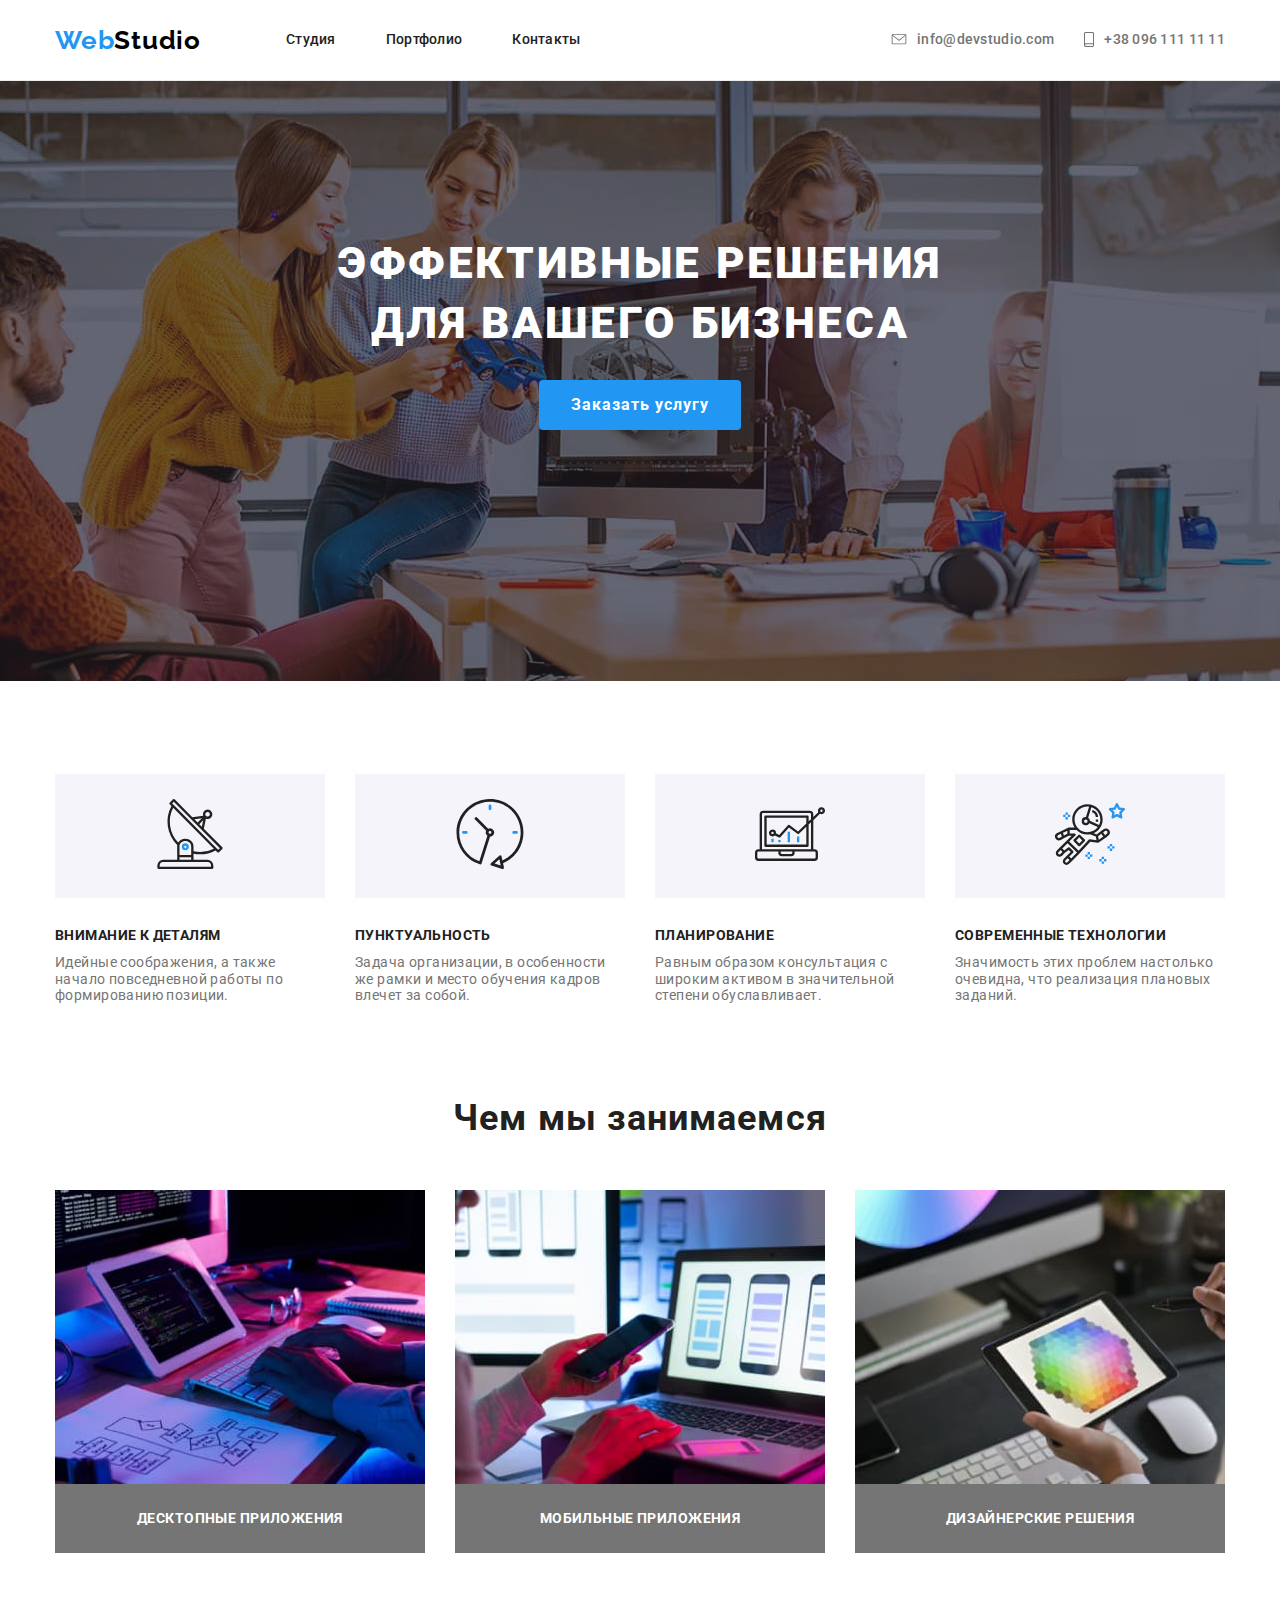
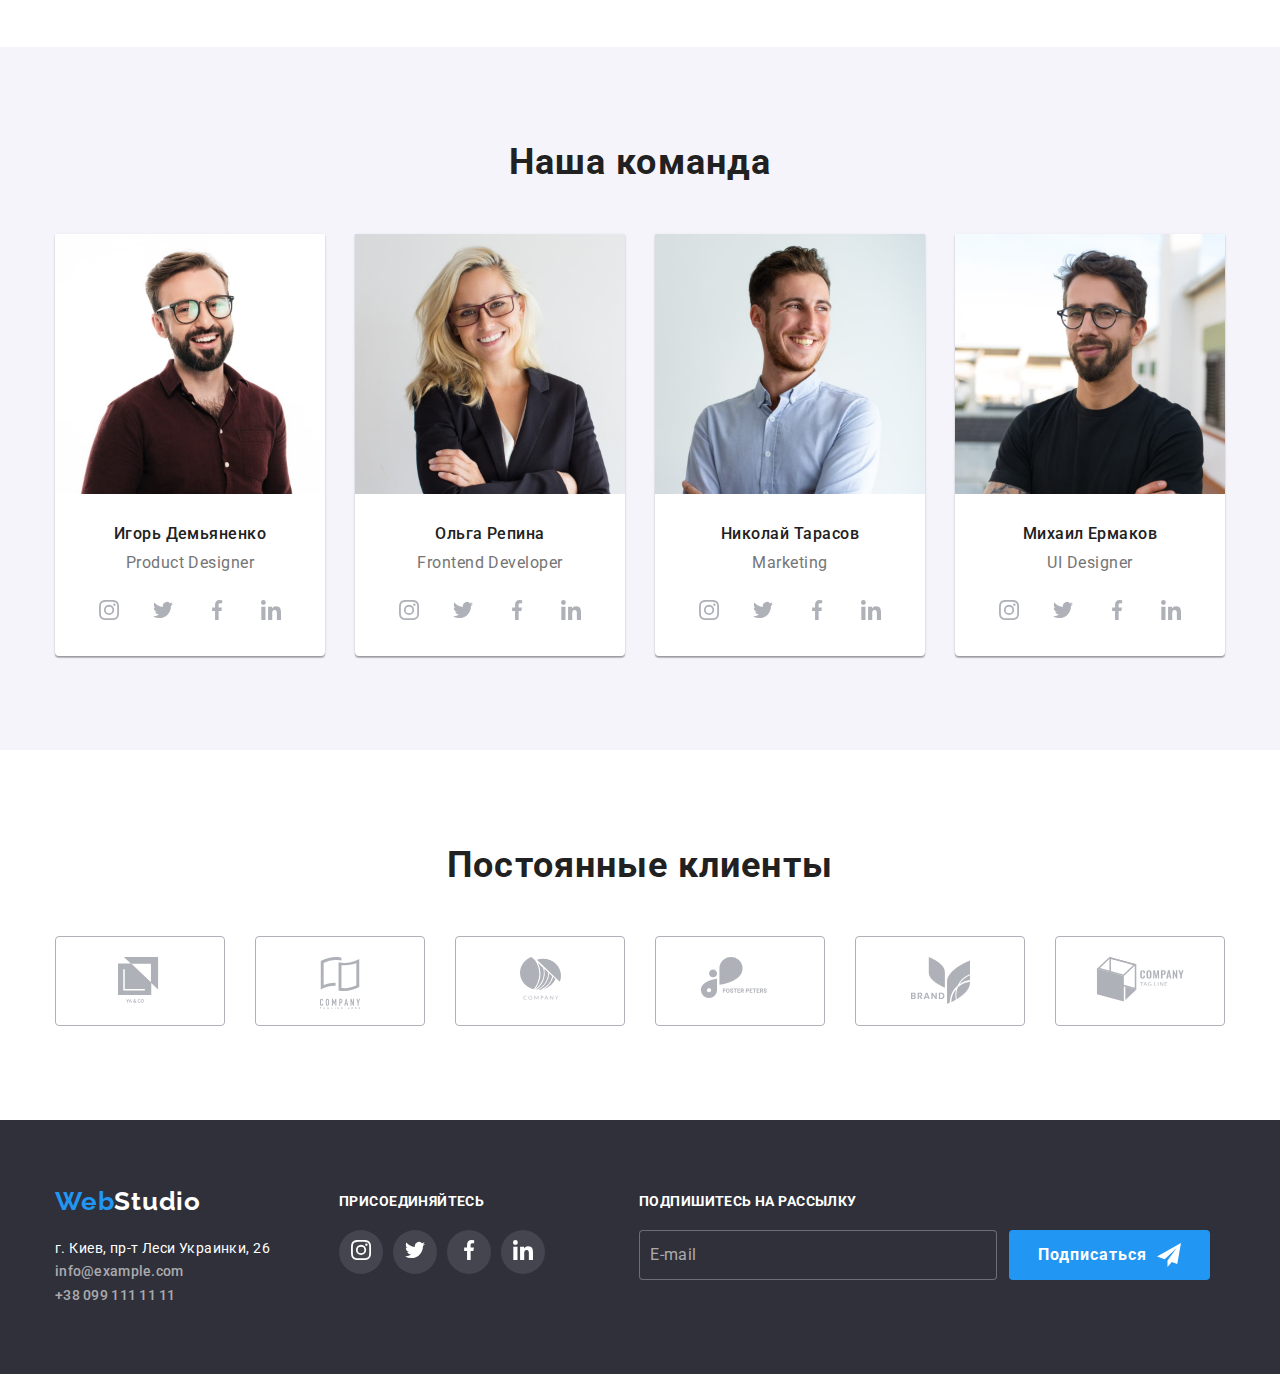
==== index.html @ 03c5d7da "." ====
<!DOCTYPE html>
<html lang="ru">

<head>
  <meta charset="UTF-8">
  <meta name="viewport" content="width=device-width, initial-scale=1.0">
  <title>Web Studio</title>
  <link href="https://fonts.googleapis.com/css2?family=Raleway:wght@700&family=Roboto:wght@400;500;700;900&display=swap"
    rel="stylesheet">
    <link rel="stylesheet" href="./css/modern-normalize.css">
  <link rel="stylesheet" href="./css/styles.css">

</head>

<body>
  <header class="page-heder">
    <div class="container">
      <nav class="main-nav">
        <a href="./index.html" id="logotip" class="logo"><span class="first-word">Web</span>Studio</a>
        <ul class="site-nav list">
          <li class="item"><a href="./index.html" class="link">Студия</a></li>
          <li class="item"><a href="./portfolio.html" class="link">Портфолио</a></li>
          <li class="item"><a href="./index.html" class="link">Контакты</a></li>
        </ul>

        <address class="contakts">
          <ul class="auth-nav list">
            <li class="item">
              <a href="mailto:info@devstudio.com" target="_blank" rel="noopener" class="link">
                <svg class="icon mail-icon">
                  <use xlink:href="./images/sprite.svg#envelope"></use>
                </svg>
                info@devstudio.com
              </a>
            </li>
            <li class="item">
              <a href="tel:+380961111111" target="_blank" rel="noopener" class="link">
                <svg class="icon tel-icon">
                  <use xlink:href="./images/sprite.svg#smartphone"></use>
                </svg>
                +38 096 111 11 11
              </a>
            </li>
          </ul>
        </address>
      </nav>
    </div>
  </header>

  <main>
    <section class="hero">
      <div class="hero-img">
        <h1 class="hero-title">Эффективные решения <br /> для вашего бизнеса</h1>
        <a href="" class="link">Заказать услугу</a>
      </div>
    </section>

    <section class="advantage">
      <div class="container">
        <h2 hidden>Наши преимущества</h2>
        <ul class="excellence list">
          <li class="item">
            <div class="icone">
              <svg class="icon">
                <use xlink:href="./images/sprite.svg#antenna"></use>
              </svg>
            </div>
            <h3 class="title">Внимание к деталям</h3>
            <p class="text">Идейные соображения, а также начало повседневной работы по формированию позиции.</p>
          </li>
          <li class="item">
            <div class="icone">
              <svg class="icon">
                <use xlink:href="./images/sprite.svg#clock"></use>
              </svg>
            </div>
            <h3 class="title">Пунктуальность</h3>
            <p class="text">Задача организации, в особенности же рамки и место обучения кадров влечет за собой.</p>
          </li>
          <li class="item">
            <div class="icone">
              <svg class="icon">
                <use xlink:href="./images/sprite.svg#diagram"></use>
              </svg>
            </div>
            <h3 class="title">Планирование</h3>
            <p class="text">Равным образом консультация с широким активом в значительной степени обуславливает.</p>
          </li>
          <li class="item">
            <div class="icone">
              <svg class="icon">
                <use xlink:href="./images/sprite.svg#astronaut"></use>
              </svg>
            </div>
            <h3 class="title">Современные технологии</h3>
            <p class="text">Значимость этих проблем настолько очевидна, что реализация плановых заданий.</p>
          </li>
        </ul>
      </div>
    </section>
    <section class="operations">
      <div class="container">
        <h2 class="title">Чем мы занимаемся</h2>
        <ul class="list our-work">
          <li class="item">
            <img src="./images/leptop.jpg" alt="десктоп" width="370">
            <p class="text">Десктопные приложения</p>
          </li>
          <li class="item">
            <img src="./images/smart.jpg" alt="мобильные" width="370">
            <p class="text">Мобильные приложения</p>
          </li>
          <li class="item">
            <img src="./images/PC.jpg" alt="дизайнерские" width="370">
            <p class="text">Дизайнерские решения</p>
          </li>
        </ul>
      </div>
    </section>

    <section class="team">
      <div class="container">
        <h2 class="title">Наша команда</h2>
        <ul class="list our-team">
          <li class="item">
            <div class="container-persons">
              <img src="./images/kucherenko.jpg" alt="Демьяненко" width="270">
              <h3 class="team-persons">Игорь Демьяненко</h3>
              <p class="text">Product Designer</p>
              <ul class="list my-link">
                <li class="item">
                  <a href="" target="_blank" rel="noopener" class="link"><span class=visually-hidden>instagram</span>
                    <svg class="icon instagram">
                      <use xlink:href="./images/sprite.svg#instagram"></use>
                    </svg></a>
                </li>
                <li class="item">
                  <a href="" target="_blank" rel="noopener" class="link"><span class=visually-hidden>twitter</span>
                    <svg class="icon twitter">
                      <use xlink:href="./images/sprite.svg#twitter"></use>
                    </svg></a>
                </li>
                <li class="item">
                  <a href="" target="_blank" rel="noopener" class="link"><span class=visually-hidden>facebook</span><svg
                      class="icon facebook">
                      <use xlink:href="./images/sprite.svg#facebook"></use>
                    </svg></a>
                </li>
                <li class="item">
                  <a href="" target="_blank" rel="noopener" class="link"><span class=visually-hidden>linkedin</span><svg
                      class="icon linkedin">
                      <use xlink:href="./images/sprite.svg#linkedin"></use>
                    </svg></a>
                </li>
              </ul>
            </div>
          </li>
          <li class="item">
            <div class="container-persons">
              <img src="./images/ivanova.jpg" alt="Репина" width="270">
              <h3 class="team-persons">Ольга Репина</h3>
              <p class="text">Frontend Developer</p>
              <ul class="list my-link">
                <li class="item">
                  <a href="" target="_blank" rel="noopener" class="link"><span
                      class=visually-hidden>instagram</span><svg class="icon instagram">
                      <use xlink:href="./images/sprite.svg#instagram"></use>
                    </svg></a>
                </li>
                <li class="item">
                  <a href="" target="_blank" rel="noopener" class="link"><span class=visually-hidden>twitter</span><svg
                      class="icon twitter">
                      <use xlink:href="./images/sprite.svg#twitter"></use>
                    </svg></a>
                </li>
                <li class="item">
                  <a href="" target="_blank" rel="noopener" class="link"><span class=visually-hidden>facebook</span><svg
                      class="icon facebook">
                      <use xlink:href="./images/sprite.svg#facebook"></use>
                    </svg></a>
                </li>
                <li class="item">
                  <a href="" target="_blank" rel="noopener" class="link"><span class=visually-hidden>linkedin</span><svg
                      class="icon linkedin">
                      <use xlink:href="./images/sprite.svg#linkedin"></use>
                    </svg></a>
                </li>
              </ul>
            </div>
          </li>
          <li class="item">
            <div class="container-persons">
              <img src="./images/schevchenko.jpg" alt="Тарасов" width="270">
              <h3 class="team-persons">Николай Тарасов</h3>
              <p class="text">Marketing</p>
              <ul class="list my-link">
                <li class="item">
                  <a href="" target="_blank" rel="noopener" class="link"><span
                      class=visually-hidden>instagram</span><svg class="icon instagram">
                      <use xlink:href="./images/sprite.svg#instagram"></use>
                    </svg></a>
                </li>
                <li class="item">
                  <a href="" target="_blank" rel="noopener" class="link"><span class=visually-hidden>twitter</span><svg
                      class="icon twitter">
                      <use xlink:href="./images/sprite.svg#twitter"></use>
                    </svg></a>
                </li>
                <li class="item">
                  <a href="" target="_blank" rel="noopener" class="link"><span class=visually-hidden>facebook</span><svg
                      class="icon facebook">
                      <use xlink:href="./images/sprite.svg#facebook"></use>
                    </svg></a>
                </li>
                <li class="item">
                  <a href="" target="_blank" rel="noopener" class="link"><span class=visually-hidden>linkedin</span><svg
                      class="icon linkedin">
                      <use xlink:href="./images/sprite.svg#linkedin"></use>
                    </svg></a>
                </li>
              </ul>
            </div>
          </li>
          <li class="item">
            <div class="container-persons">
              <img src="./images/nikolaev.jpg" alt="Ермаков" width="270">
              <h3 class="team-persons">Михаил Ермаков</h3>
              <p class="text">UI Designer</p>
              <ul class="list my-link">
                <li class="item">
                  <a href="" target="_blank" rel="noopener" class="link"><span
                      class=visually-hidden>instagram</span><svg class="icon instagram">
                      <use xlink:href="./images/sprite.svg#instagram"></use>
                    </svg></a>
                </li>
                <li class="item">
                  <a href="" target="_blank" rel="noopener" class="link"><span class=visually-hidden>twitter</span><svg
                      class="icon twitter">
                      <use xlink:href="./images/sprite.svg#twitter"></use>
                    </svg></a>
                </li>
                <li class="item">
                  <a href="" target="_blank" rel="noopener" class="link"><span class=visually-hidden>facebook</span><svg
                      class="icon facebook">
                      <use xlink:href="./images/sprite.svg#facebook"></use>
                    </svg></a>
                </li>
                <li class="item">
                  <a href="" target="_blank" rel="noopener" class="link"><span class=visually-hidden>linkedin</span><svg
                      class="icon linkedin">
                      <use xlink:href="./images/sprite.svg#linkedin"></use>
                    </svg></a>
                </li>
              </ul>
            </div>
          </li>
        </ul>
      </div>
    </section>
    <section class="clients">
      <div class="container">
        <h2 class="title">Постоянные клиенты</h2>
        <ul class="list our-clients">
          <li class="item">
            <a href="" class="link clients-link">
              <span class=visually-hidden>logo1</span>
              <svg class="icon" width="44px" height="49px">
                <use xlink:href="./images/sprite.svg#logo1"></use>
              </svg>
            </a>
          </li>
          <li class="item">
            <a href="" class="link clients-link">
              <span class=visually-hidden>logo2</span>
              <svg class="icon" width="40px" height="52px">
                <use xlink:href="./images/sprite.svg#logo2"></use>
              </svg>
            </a>
          </li>
          <li class="item">
            <a href="" class="link clients-link">
              <span class=visually-hidden>logo3</span>
              <svg class="icon" width="41px" height="43px">
                <use xlink:href="./images/sprite.svg#logo3"></use>
              </svg>
            </a>
          </li>
          <li class="item"><a href="" class="link clients-link">
              <span class=visually-hidden>logo4</span><svg class="icon" width="80px" height="42px">
                <use xlink:href="./images/sprite.svg#logo4"></use>
              </svg>
            </a>
          </li>
          <li class="item"><a href="" class="link clients-link">
              <span class=visually-hidden>logo5</span><svg class="icon" width="59px" height="47px">
                <use xlink:href="./images/sprite.svg#logo5"></use>
              </svg>
            </a>
          </li>
          <li class="item"><a href="" class="link clients-link">
              <span class=visually-hidden>logo6</span><svg class="icon" width="89px" height="45px">
                <use xlink:href="./images/sprite.svg#logo6"></use>
              </svg>
            </a>
          </li>
        </ul>
      </div>
    </section>
  </main>

  <footer class="futer-nav">
    <div class="container main-futr-nav">
      <div class="futer-address">
        <h2 class="futer-logo"><a href="#logotip" class="logo"><span class="first-word">Web</span>Studio</a></h2>
        <address class="contakts">
          <a href="https://goo.gl/maps/Xc64wXDjSddmCVxUA" target="_blank" class="adress">г. Киев, пр-т Леси Украинки, 26
          </a><br>
          <a href="mailto:info@example.com" target="_blank" class="link">info@example.com
          </a><br>
          <a href="tel:+380991111111" target="_blank" class="link">+38 099 111 11 11
          </a>
        </address>
      </div>
      <div class="futer-link">
        <b class="title">Присоединяйтесь</b>
        <ul class="list our-link">
          <li class="item">
            <a href="" target="_blank" rel="noopener" class="link"><span class=visually-hidden>instagram</span><svg
                class="icon instagram">
                <use xlink:href="./images/sprite.svg#instagram"></use>
              </svg></a>
          </li>
          <li class="item">
            <a href="" target="_blank" rel="noopener" class="link"><span class=visually-hidden>twitter</span><svg
                class="icon twitter">
                <use xlink:href="./images/sprite.svg#twitter"></use>
              </svg></a>
          </li>
          <li class="item">
            <a href="" target="_blank" rel="noopener" class="link"><span class=visually-hidden>facebook</span><svg
                class="icon facebook">
                <use xlink:href="./images/sprite.svg#facebook"></use>
              </svg></a>
          </li>
          <li class="item">
            <a href="" target="_blank" rel="noopener" class="link"><span class=visually-hidden>linkedin</span><svg
                class="icon linkedin">
                <use xlink:href="./images/sprite.svg#linkedin"></use>
              </svg></a>
          </li>
        </ul>
      </div>
      <div class="foter-account">
        <b class="title">Подпишитесь на рассылку</b>
        <div class="futer-btn">
          <button class="windows">E-mail</button>
          <button class="btn">Подписаться <svg class="icon fly">
              <use xlink:href="./images/sprite.svg#icon"></use>
            </svg></button>
        </div>
      </div>
    </div>
  </footer>

</body>

</html>
---- css/styles.css ----
:root {
  --primary-text-color: #212121;
  --title-text-color: #757575;
  --primary-white-color: #ffffff;
  --accent-color: #2196f3;
  --accent-futer-color: rgba(255, 255, 255, 0.6);
  --logo-color: #000000;
  --beck-btn-portfolio: #f5f4fa;
  --second-border-colo: #afb1b8;
  --portfolio-border-color: #eeeeee;
  --beck-futer-color: #2f303a;
  --hover-color-link: rgba(255, 255, 255, 0.1);
  --futer-borber: rgba(255, 255, 255, 0.3);
  --boder-line-head: #ececec;
}

html {
  box-sizing: border-box;
}

*,
*::before,
*::after {
  box-sizing: inherit;
}

body {
  margin: 0;
  background-color: var(--primary-white-color);
  color: var(--primary-text-color);

  font-family: "Roboto", sans-serif;
}
img {
  display: block;
  max-width: 100%;
  height: auto;
}
.visually-hidden {
  position: absolute;
  width: 1px;
  height: 1px;
  margin: -1px;
  border: 0;
  padding: 0;
  clip: rect(0 0 0 0);
  overflow: hidden;
}
.list {
  margin: 0;
  padding: 0;
  list-style: none;
}

.container {
  margin-left: auto;
  margin-right: auto;
  width: 1200px;
  padding-left: 15px;
  padding-right: 15px;
  align-items: center;
}
.page-heder {
  border-bottom: 1px solid var(--boder-line-head);
}
.site-nav {
  display: flex;
  margin-left: 85px;
}
.site-nav .item + .item {
  margin-left: 50px;
}
.site-nav .link {
  display: block;
  padding-top: 32px;
  padding-bottom: 32px;
}

.auth-nav {
  display: flex;
}
.auth-nav .link {
  display: flex;
  align-items: center;
}
.contakts {
  margin-left: auto;
}
.auth-nav .item + .item {
  margin-left: 30px;
}
.main-nav {
  display: flex;
  align-items: center;
}

.logo {
  color: var(--logo-color);

  text-decoration: none;
  font-family: Raleway;
  font-weight: 700;
  font-size: 26px;
  line-height: 1.19;
  letter-spacing: 0.03em;
}
.logo .first-word {
  color: var(--accent-color);
}

.list .link,
.team .link {
  color: var(--primary-text-color);

  text-decoration: none;
  font-weight: 500;
  font-size: 14px;
  line-height: 1.14;
  letter-spacing: 0.02em;
}

.logo:hover,
.list .link:hover,
.list .link:focus,
.futer-nav .logo:hover {
  color: var(--accent-color);
}

.contakts .link {
  color: var(--title-text-color);

  text-decoration: none;
  font-style: normal;
  font-weight: 500;
  font-size: 14px;
  line-height: 1.14;
  letter-spacing: 0.02em;
}
.mail-icon {
  width: 16px;
  height: 11px;
  fill: currentColor;
  margin-right: 10px;
}

.tel-icon {
  width: 10px;
  height: 15px;
  fill: currentColor;
  margin-right: 10px;
}

.hero {
  text-align: center;
  margin-top: 0;
  margin-bottom: 93px;
}

.hero-img {
  padding-top: 153px;
  height: 600px;
  max-width: 1600px;
  margin-left: auto;
  margin-right: auto;
  background-color: #c4c4c4;
  background-image: linear-gradient(
      rgba(47, 48, 58, 0.4),
      rgba(47, 48, 58, 0.4)
    ),
    url("../images/Header.jpg");
  background-size: cover;
  background-repeat: no-repeat;
  background-position: center;
}

.advantage,
.operations,
.team,
.clients {
  margin-top: 0;
  margin-bottom: 94px;
}
.hero-title {
  margin-top: 0px;
  margin-bottom: 26px;

  color: var(--primary-white-color);

  font-weight: 900;
  font-size: 44px;
  line-height: 1.36;

  letter-spacing: 0.06em;
  text-transform: uppercase;
}

.hero .link {
  display: inline-block;
  border-radius: 4px;
  padding: 10px 32px;
  min-width: 200px;

  color: var(--primary-white-color);
  background-color: var(--accent-color);

  text-decoration: none;
  font-weight: 700;
  font-size: 16px;
  line-height: 1.87;
  letter-spacing: 0.06em;
}



.excellence {
  display: flex;
}

.excellence .item + .item {
  margin-left: 30px;
}

.icone {
  display: inline-block;
  padding: 25px 100px;
  width: 270px;
  background-color: var(--beck-btn-portfolio);
  margin-bottom: 30px;
}
.icone .icon {
  width: 70px;
  height: 70px;
}
.advantage .title,
.futer-link .title,
.foter-account .title {
  font-weight: 700;
  font-size: 14px;
  line-height: 1.14;
  letter-spacing: 0.03em;
  text-transform: uppercase;
  margin-top: 0;
  margin-bottom: 10px;
}

.advantage .text {
  color: var(--title-text-color);

  font-weight: 400;
  font-size: 14px;
  line-height: 1.17;
  letter-spacing: 0.03em;
  margin: 0;
}

.operations .title,
.team .title,
.clients .title {
  font-weight: 700;
  font-size: 36px;
  line-height: 1.17;
  text-align: center;
  letter-spacing: 0.03em;
  margin-top: 0;
  margin-bottom: 50px;
}

.our-work {
  display: flex;
}
.our-work .item + .item {
  margin-left: 30px;
}
.our-team {
  display: flex;
}
.our-team .item + .item {
  margin-left: 30px;
}
.my-link .item + .item {
  margin-left: 10px;
}
.my-link {
  display: flex;
  justify-content: space-between;
}

.operations .text {
  margin: 0;
  width: 370px;
  padding-top: 27px;
  padding-bottom: 27px;
  text-align: center;

  color: var(--primary-white-color);
  background-color: var(--title-text-color);

  font-weight: 700;
  font-size: 14px;
  line-height: 1.14;
  letter-spacing: 0.03em;
  text-transform: uppercase;
}

.team {
  background-color: var(--beck-btn-portfolio);
}
.team .container {
  padding-top: 94px;
  padding-bottom: 94px;
}

.container-persons {
  width: 270px;
  text-align: center;
  padding-bottom: 24px;
  background-color: var(--primary-white-color);
  border-radius: 0px 0px 4px 4px;
  box-shadow: 0px 1px 3px rgba(0, 0, 0, 0.12), 0px 1px 1px rgba(0, 0, 0, 0.14),
    0px 2px 1px rgba(0, 0, 0, 0.2);
}

.team-persons {
  font-weight: 500;
  font-size: 16px;
  line-height: 1.19;
  letter-spacing: 0.03em;
  margin-top: 30px;
  margin-bottom: 10px;
}

.container-persons .list {
  width: 206px;
  margin-right: 32px;
  margin-left: 32px;
}

.team .text {
  margin-top: 0;
  margin-bottom: 16px;
  color: var(--title-text-color);

  font-weight: 400;
  font-size: 16px;
  line-height: 1.19;
  letter-spacing: 0.03em;
}

.team .link {
  color: var(--second-border-colo);
  display: flex;
  justify-content: center;
  align-items: center;
  width: 44px;
  height: 44px;
  border-radius: 50%;
}
.team .icon {
  width: 20px;
  height: 20px;
  fill: currentColor;
}
.team .link:hover {
  color: var(--primary-white-color);
  background-color: var(--accent-color);
}

.futer-link .link:hover {
  background-color: var(--accent-color);
}

.our-clients {
  display: flex;
  align-items: stretch;
}
.our-clients .item + .item {
  margin-left: 30px;
}

.clients-link {
  display: flex;
  justify-content: center;
  padding-top: 20px;
  width: 170px;
  height: 90px;
  text-align: center;
  border-radius: 4px;
  border: 1px solid var(--second-border-colo);
  box-sizing: border-box;
  fill: var(--second-border-colo);
}

.clients-link:hover {
  border-color: var(--accent-color);
  fill: var(--accent-color);
}

.main-futr-nav {
  display: flex;
}

.futer-nav {
  background-color: var(--beck-futer-color);
  color: var(--primary-white-color);
}
.futer-nav .logo,
.futer-nav .adress {
  color: var(--primary-white-color);
  text-decoration: none;
}

.futer-address {
  padding-top: 60px;
  padding-bottom: 60px;
}
.futer-logo {
  margin-top: 0;
  margin-bottom: 20px;
}

.futer-nav .link {
  color: var(--accent-futer-color);
}

.futer-nav .contakts {
  font-style: normal;
  font-weight: 400;
  font-size: 14px;
  line-height: 1.71;
  letter-spacing: 0.03em;
}

.futer-link {
  padding-top: 72px;
  padding-bottom: 100px;
  margin-right: 94px;
  margin-left: 69px;
}
.foter-account {
  padding-top: 72px;
  padding-bottom: 94px;
}

.futer-link .list {
  width: 206px;
}

.our-link .icon {
  width: 20px;
  height: 20px;
  fill: var(--primary-white-color);
}

.our-link .item {
  display: flex;
  justify-content: center;
  align-items: center;
  width: 44px;
  height: 44px;
  border-radius: 50%;
  background-color: var(--hover-color-link);
}
.our-link {
  display: flex;
  justify-content: space-between;
  margin-top: 20px;
}
.our-link .item:hover {
  background-color: var(--accent-color);
}

.futer-btn {
  display: flex;
  margin-top: 20px;
  flex-direction: row;
}
.windows {
  width: 358px;
  height: 50px;
  border-radius: 4px;
  text-align: left;
  padding-left: 10px;
  padding-top: 14px;
  padding-bottom: 14px;
  margin-right: 12px;
  border: 1px solid var(--futer-borber);
  box-sizing: border-box;
  font-weight: 400;
  font-size: 16px;
  line-height: 1.25;
  letter-spacing: 0.03em;
  background-color: var(--beck-futer-color);
  color: var(--accent-futer-color);
}
.fly {
  width: 24px;
  height: 24px;
  fill: var(--primary-white-color);
  margin-left: 10px;
}
.btn {
  display: flex;
  align-items: center;
  min-width: 200px;
  height: 50px;
  border-radius: 4px;
  padding: 10px 29px;
  border: none;
  color: var(--primary-white-color);
  background-color: var(--accent-color);

  font-weight: 700;
  font-size: 16px;
  line-height: 1.87;
  letter-spacing: 0.06em;
}

/* Portfolio */
.list .current {
  color: var(--accent-color);
}

.btn-portfolio {
  border-radius: 4px;
  border-color: transparent;
  padding: 6px 22px;
  color: var(--primary-text-color);
  background-color: var(--beck-btn-portfolio);

  font-weight: 500;
  font-size: 16px;
  line-height: 1.63;
  text-align: center;
  letter-spacing: 0.03em;
}
.portfolio-nav {
  display: flex;
  justify-content: center;
}
.portfolio-nav .item + .item {
  margin-left: 8px;
}

.btn-portfolio:hover,
.btn-portfolio:focus {
  color: var(--primary-white-color);
  background-color: var(--accent-color);
  box-shadow: 0px 3px 1px rgba(0, 0, 0, 0.1), 0px 1px 2px rgba(0, 0, 0, 0.08),
    0px 2px 2px rgba(0, 0, 0, 0.12);
  border-radius: 4px;
}

.portfolio .link {
  text-decoration: none;
}
.portfolio .item:hover {
  box-shadow: 0px 1px 1px rgba(0, 0, 0, 0.12),
    0px 4px 4px rgba(0, 0, 0, 0.06),
    1px 4px 6px rgba(0, 0, 0, 0.16);
}
.filter {
  margin-top: 93px;
  margin-bottom: 50px;
}

.flex-list {
  display: flex;
  flex-wrap: wrap;
  margin-bottom: 94px;
}

.flex-list .item {
  width: 370px;
  margin-right: 30px;
  margin-bottom: 30px;
  border: 1px solid var(--portfolio-border-color);
}
.flex-list .item:nth-child(3n) {
  margin-right: 0;
}
.flex-list .item:nth-last-child(-n + 3) {
  margin-bottom: 0;
}

.portfolio .title {
  margin-top: 0;
  margin-bottom: 4px;
  margin-left: 24px;
  color: var(--primary-text-color);

  font-weight: 700;
  font-size: 18px;
  line-height: 2;
  letter-spacing: 0.06em;
}
.portfolio .desc {
  margin-top: 0;
  margin-bottom: 20px;
  margin-left: 24px;
  color: var(--title-text-color);

  font-weight: 400;
  font-size: 16px;
  line-height: 1.87;
  letter-spacing: 0.03em;
}
.portfolio .text {
  color: var(--primary-white-color);
  background-color: var(--beck-link-portfolio);

  font-weight: 400;
  font-size: 18px;
  line-height: 1.56;
  letter-spacing: 0.03em;
}
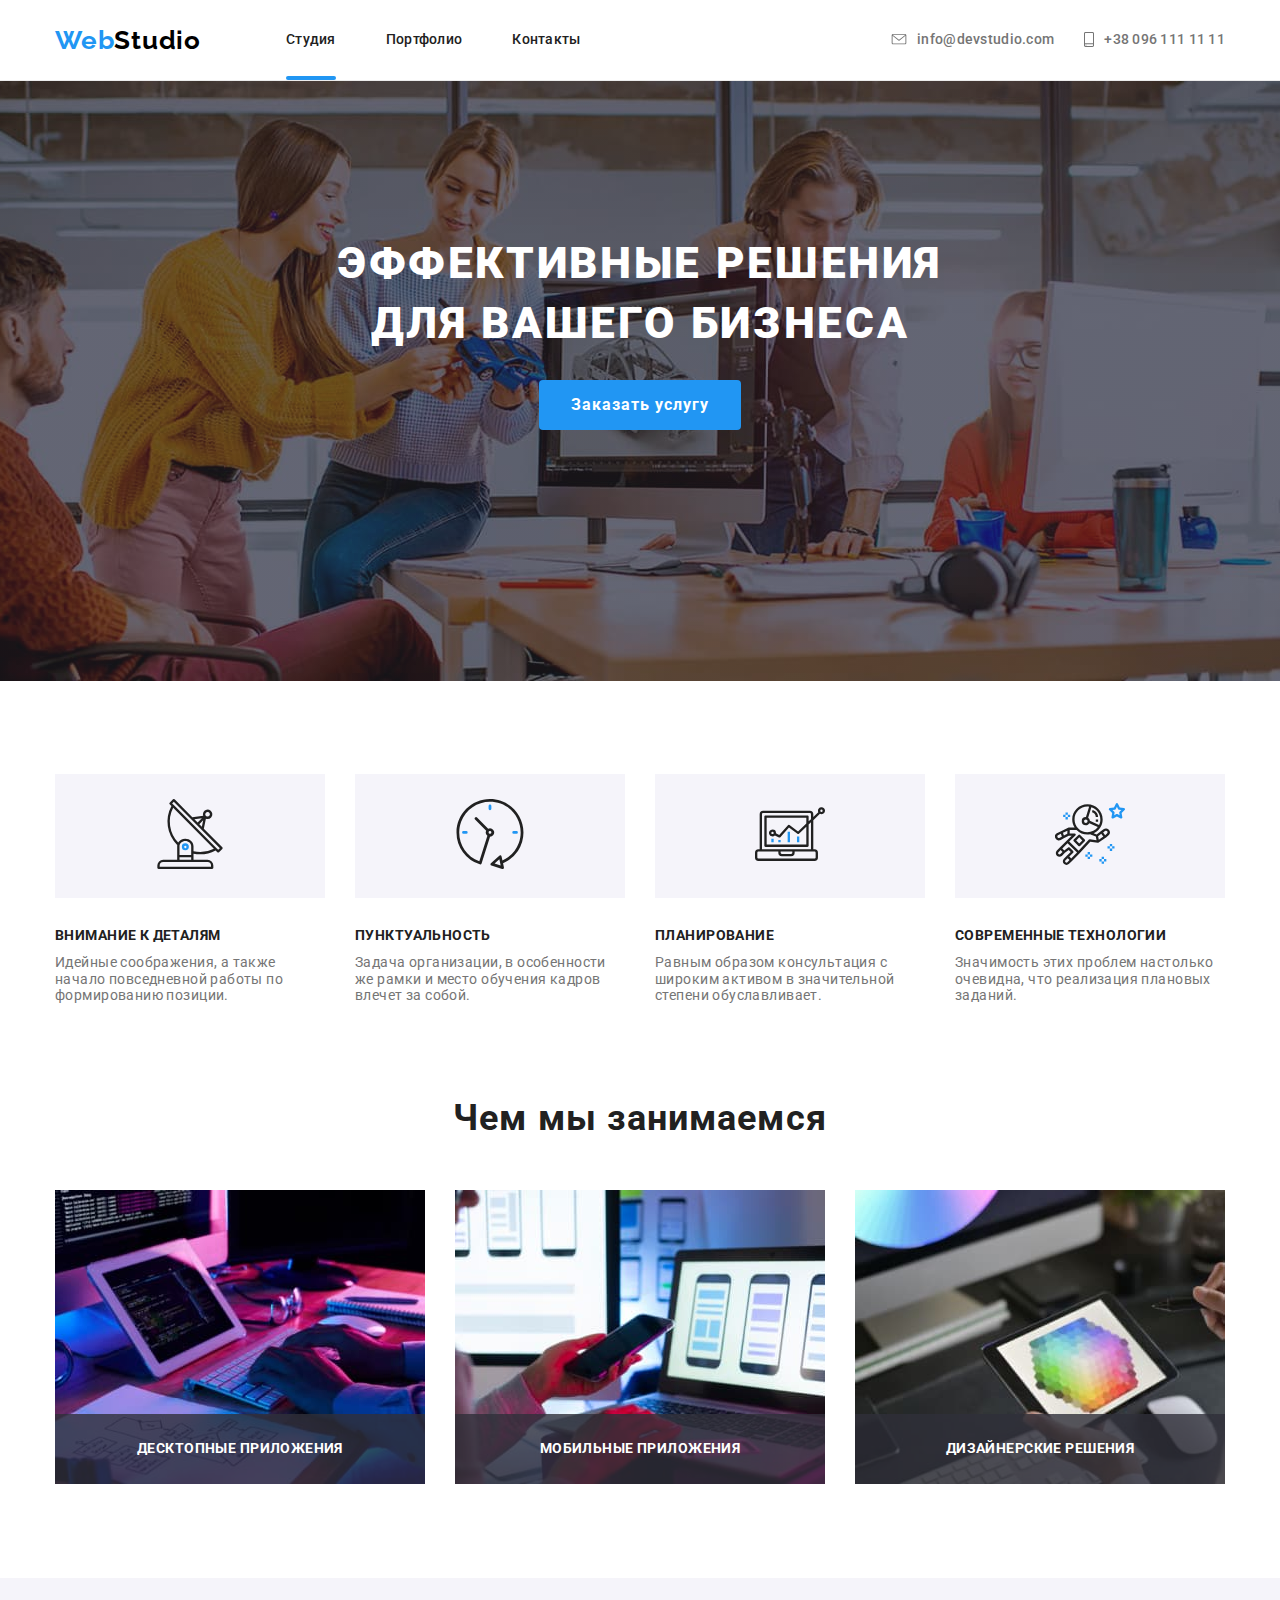
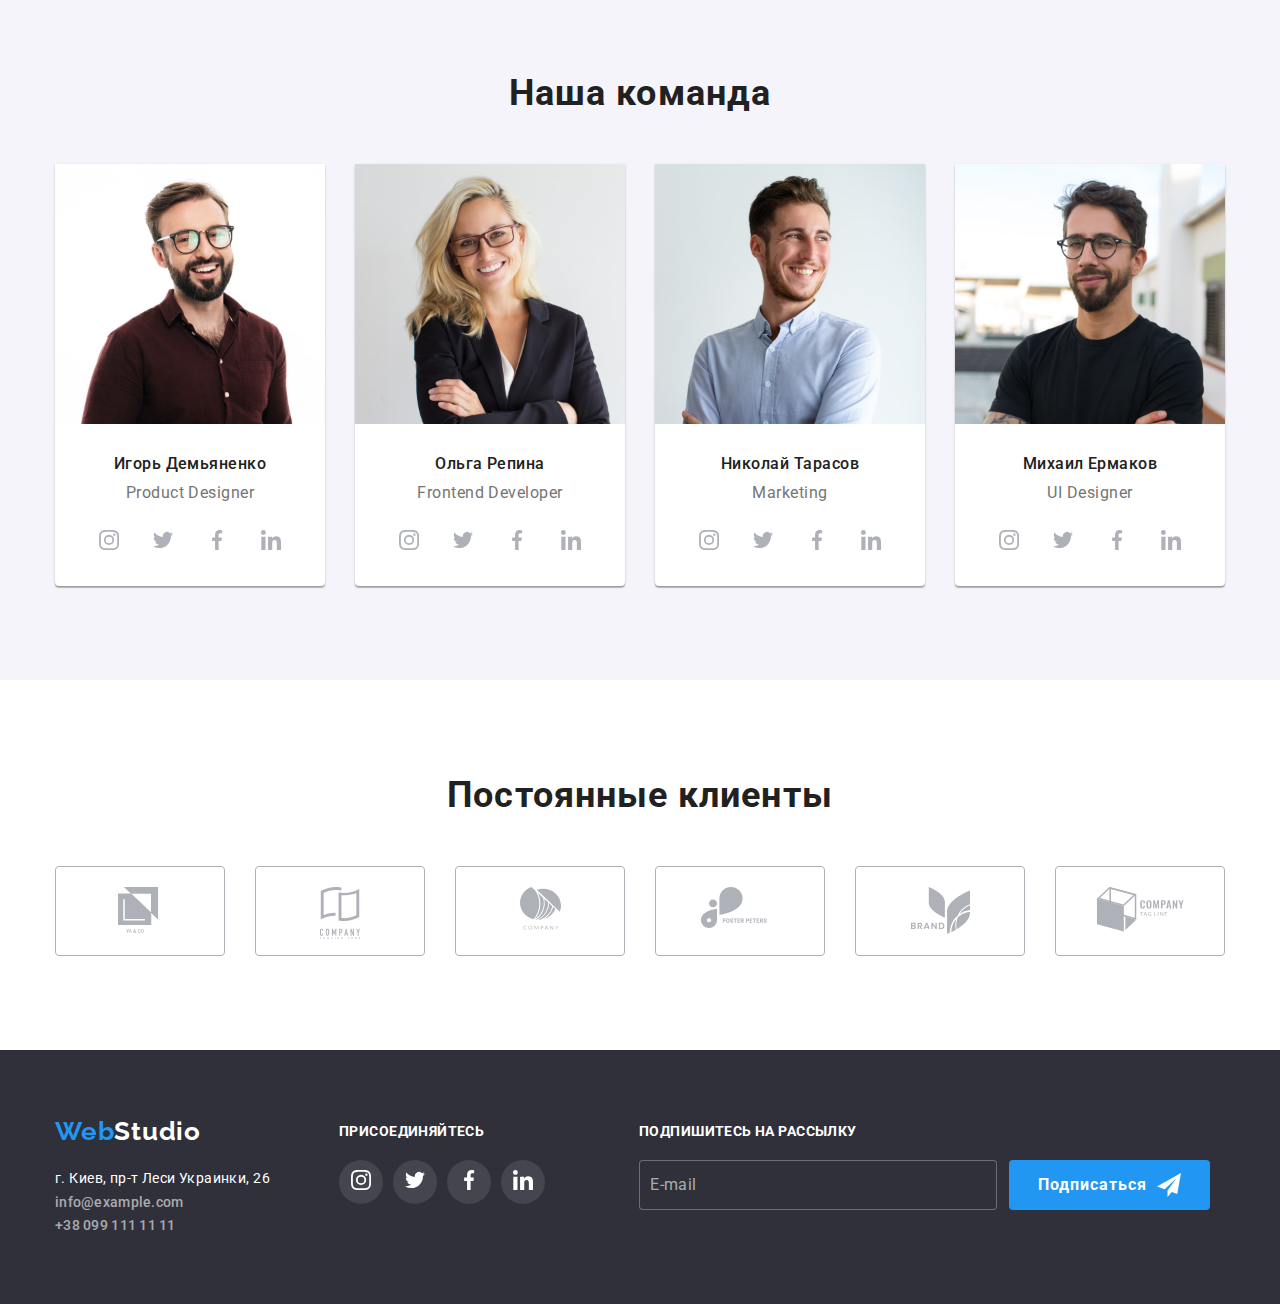
==== commit 087de179: "готово все кроме модалки" ====
--- a/index.html
+++ b/index.html
@@ -18,9 +18,9 @@
       <nav class="main-nav">
         <a href="./index.html" id="logotip" class="logo"><span class="first-word">Web</span>Studio</a>
         <ul class="site-nav list">
-          <li class="item"><a href="./index.html" class="link">Студия</a></li>
+          <li class="item"><a href="./index.html" class="link current-studio">Студия</a></li>
           <li class="item"><a href="./portfolio.html" class="link">Портфолио</a></li>
-          <li class="item"><a href="./index.html" class="link">Контакты</a></li>
+          <li class="item"><a href="" class="link">Контакты</a></li>
         </ul>
 
         <address class="contakts">
--- a/css/styles.css
+++ b/css/styles.css
@@ -74,6 +74,21 @@
   display: block;
   padding-top: 32px;
   padding-bottom: 32px;
+}
+
+.list .current-studio {
+  position: relative;
+  color: var(--accent-color);
+}
+.current-studio::before {
+  position: absolute;
+  bottom: 0;
+
+  content: "";
+  width: 100%;
+  height: 4px;
+  border-radius: 2px;
+  background-color: var(--accent-color);
 }
 
 .auth-nav {
@@ -210,8 +225,6 @@
   letter-spacing: 0.06em;
 }
 
-
-
 .excellence {
   display: flex;
 }
@@ -268,38 +281,47 @@
 .our-work {
   display: flex;
 }
+
 .our-work .item + .item {
   margin-left: 30px;
 }
-.our-team {
-  display: flex;
-}
-.our-team .item + .item {
-  margin-left: 30px;
-}
-.my-link .item + .item {
-  margin-left: 10px;
-}
-.my-link {
-  display: flex;
-  justify-content: space-between;
+
+.operations .item {
+  position: relative;
 }
 
 .operations .text {
+  position: absolute;
+  left: 0;
+  bottom: 0;
+
   margin: 0;
-  width: 370px;
+  width: 100%;
   padding-top: 27px;
   padding-bottom: 27px;
   text-align: center;
 
   color: var(--primary-white-color);
-  background-color: var(--title-text-color);
-
+  background-color: rgba(47, 48, 58, 0.8);
   font-weight: 700;
   font-size: 14px;
   line-height: 1.14;
   letter-spacing: 0.03em;
   text-transform: uppercase;
+}
+
+.our-team {
+  display: flex;
+}
+.our-team .item + .item {
+  margin-left: 30px;
+}
+.my-link .item + .item {
+  margin-left: 10px;
+}
+.my-link {
+  display: flex;
+  justify-content: space-between;
 }
 
 .team {
@@ -516,10 +538,22 @@
 }
 
 /* Portfolio */
-.list .current {
+.list .current-portfolio {
   color: var(--accent-color);
-}
-
+  display: block;
+  position: relative;
+}
+
+.current-portfolio::before {
+  position: absolute;
+  bottom: 0;
+
+  content: "";
+  width: 100%;
+  height: 4px;
+  border-radius: 2px;
+  background-color: var(--accent-color);
+}
 .btn-portfolio {
   border-radius: 4px;
   border-color: transparent;
@@ -554,8 +588,7 @@
   text-decoration: none;
 }
 .portfolio .item:hover {
-  box-shadow: 0px 1px 1px rgba(0, 0, 0, 0.12),
-    0px 4px 4px rgba(0, 0, 0, 0.06),
+  box-shadow: 0px 1px 1px rgba(0, 0, 0, 0.12), 0px 4px 4px rgba(0, 0, 0, 0.06),
     1px 4px 6px rgba(0, 0, 0, 0.16);
 }
 .filter {
@@ -573,7 +606,10 @@
   width: 370px;
   margin-right: 30px;
   margin-bottom: 30px;
+}
+.for-border {
   border: 1px solid var(--portfolio-border-color);
+  border-top: none;
 }
 .flex-list .item:nth-child(3n) {
   margin-right: 0;
@@ -581,11 +617,54 @@
 .flex-list .item:nth-last-child(-n + 3) {
   margin-bottom: 0;
 }
+.product-overlay {
+  position: relative;
+  overflow: hidden;
+}
+
+.product-overlay::before {
+  display: inline-block;
+  content: "";
+  position: absolute;
+  top: 0;
+  left: 0;
+  transform: translateY(100%);
+  transition: transform 250ms cubic-bezier(0.4, 0, 0.2, 1);
+
+  width: 100%;
+  height: 100%;
+  background-color: rgba(33, 150, 243, 0.9);
+}
+.product-overlay .text {
+  display: inline-block;
+  width: 100%;
+  height: 100%;
+  position: absolute;
+  transform: translateY(100%);
+
+  top: 0;
+  left: 0;
+  margin: 0;
+  padding: 63px 24px;
+  text-align: left;
+  color: var(--primary-white-color);
+
+  font-weight: 400;
+  font-size: 18px;
+  line-height: 1.56;
+  letter-spacing: 0.03em;
+}
+.portfolio .link:hover .product-overlay::before,
+.portfolio .link:hover .product-overlay .text {
+  transform: translateY(0);
+}
 
 .portfolio .title {
-  margin-top: 0;
-  margin-bottom: 4px;
-  margin-left: 24px;
+  margin: 0;
+  padding-top: 20px;
+  padding-bottom: 4px;
+  padding-left: 24px;
+  padding-right: 24px;
   color: var(--primary-text-color);
 
   font-weight: 700;
@@ -594,9 +673,10 @@
   letter-spacing: 0.06em;
 }
 .portfolio .desc {
-  margin-top: 0;
-  margin-bottom: 20px;
-  margin-left: 24px;
+  margin: 0;
+  padding-bottom: 20px;
+  padding-left: 24px;
+  padding-right: 24px;
   color: var(--title-text-color);
 
   font-weight: 400;
@@ -604,12 +684,3 @@
   line-height: 1.87;
   letter-spacing: 0.03em;
 }
-.portfolio .text {
-  color: var(--primary-white-color);
-  background-color: var(--beck-link-portfolio);
-
-  font-weight: 400;
-  font-size: 18px;
-  line-height: 1.56;
-  letter-spacing: 0.03em;
-}
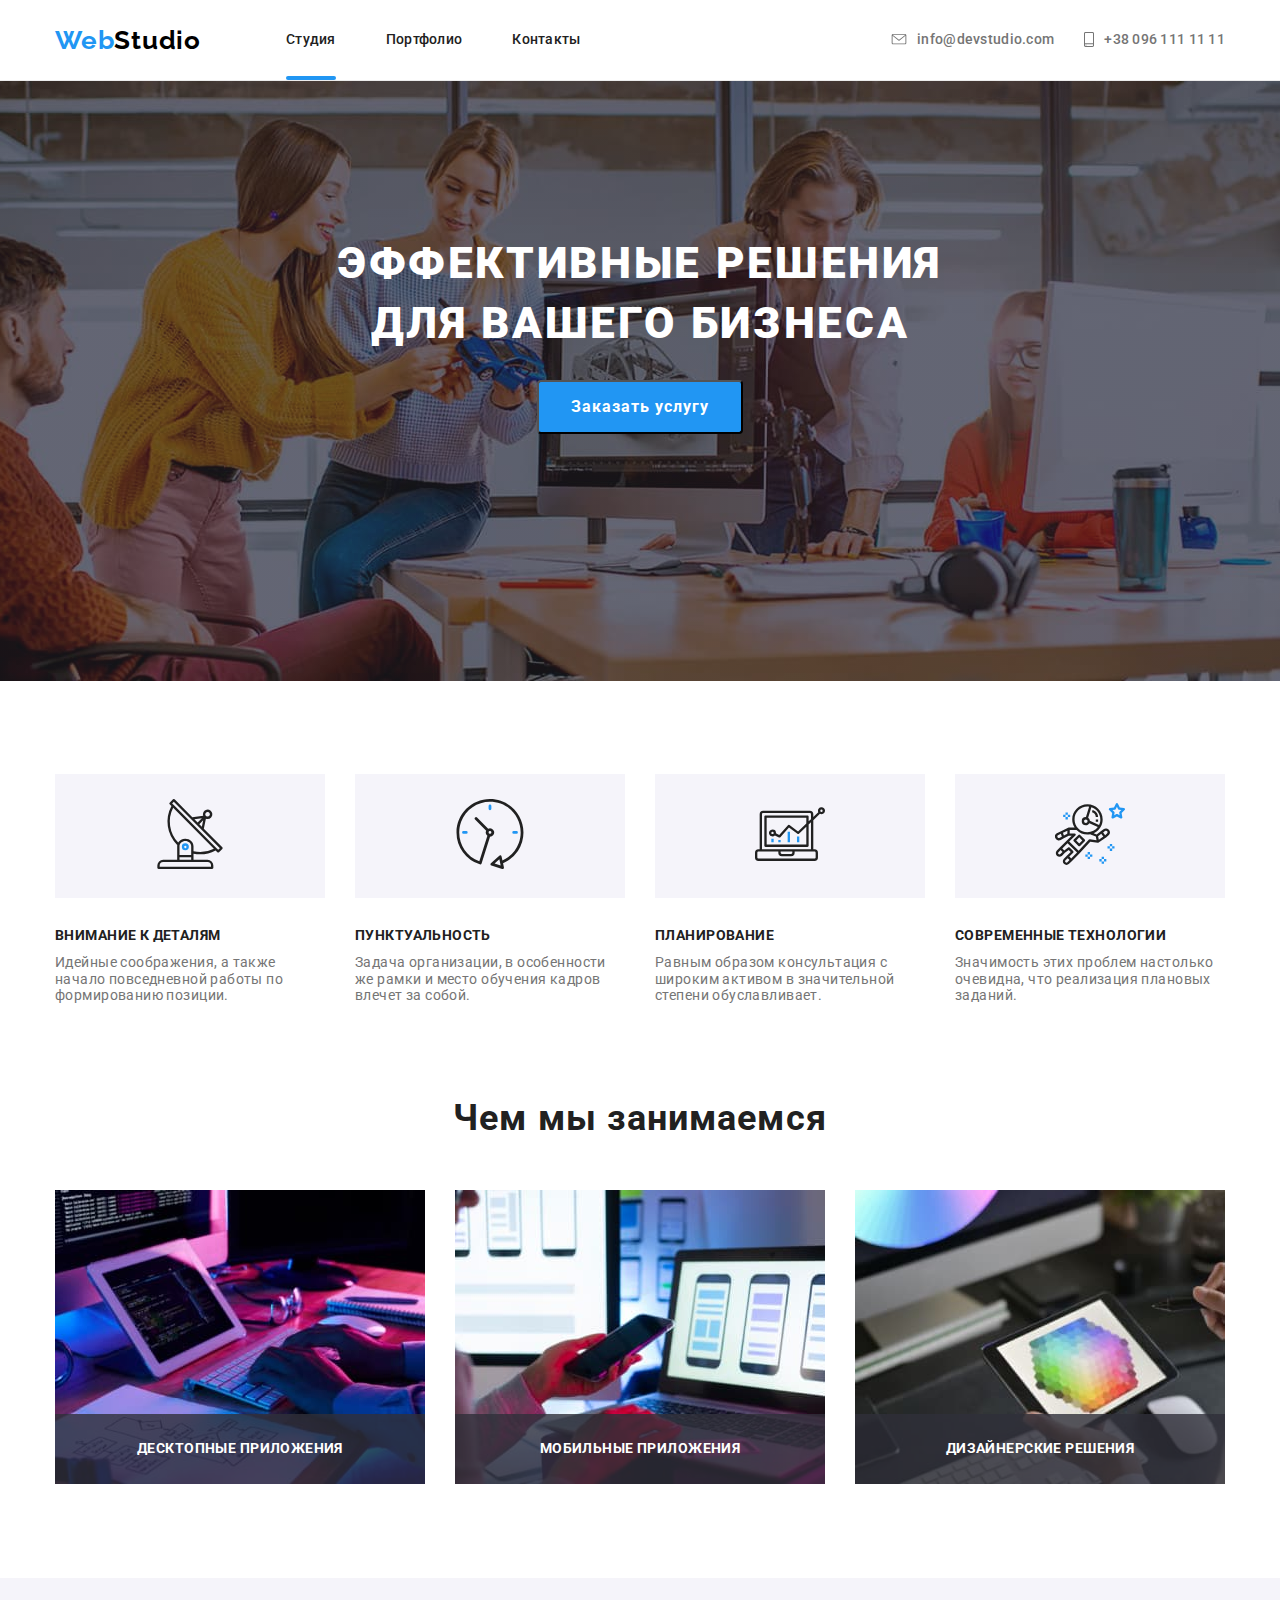
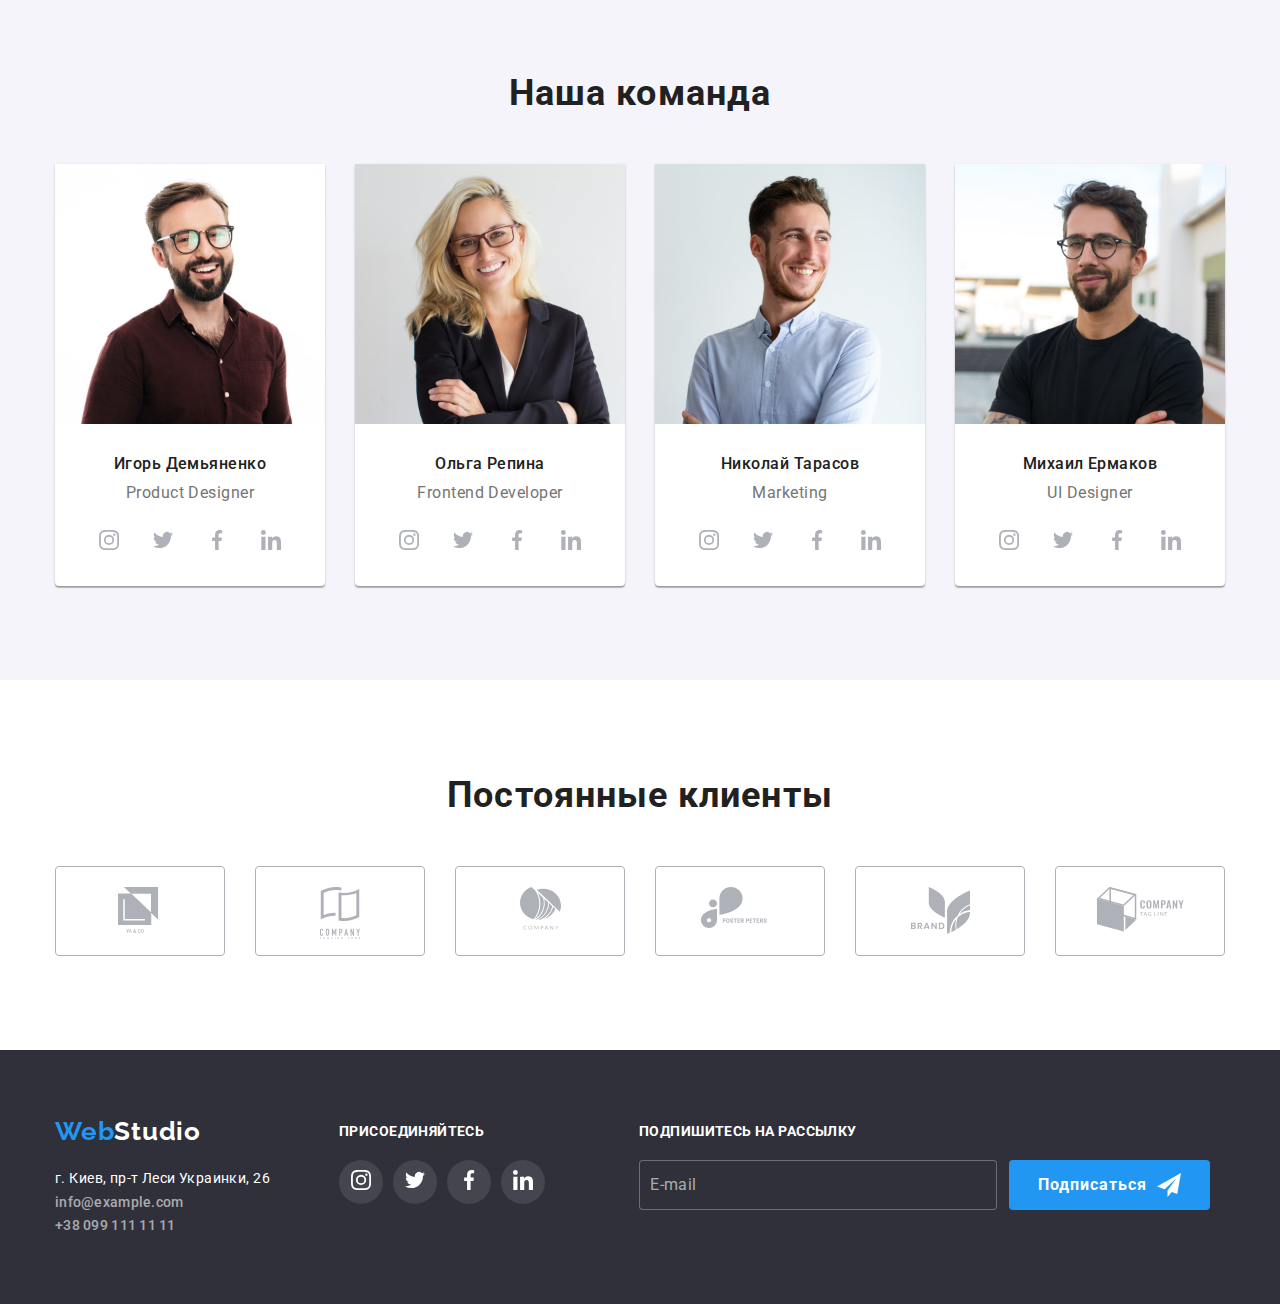
==== commit 761f5e26: "переменные для цвета, приведение в порядок" ====
--- a/index.html
+++ b/index.html
@@ -51,7 +51,7 @@
     <section class="hero">
       <div class="hero-img">
         <h1 class="hero-title">Эффективные решения <br /> для вашего бизнеса</h1>
-        <a href="" class="link">Заказать услугу</a>
+        <button class="link">Заказать услугу</button>
       </div>
     </section>
 
--- a/css/styles.css
+++ b/css/styles.css
@@ -12,6 +12,10 @@
   --hover-color-link: rgba(255, 255, 255, 0.1);
   --futer-borber: rgba(255, 255, 255, 0.3);
   --boder-line-head: #ececec;
+  --gradient-hero: rgba(47, 48, 58, 0.4);
+  --background-hero: #c4c4c4;
+  --background-operation-icon: rgba(47, 48, 58, 0.8);
+  --background-overlay: rgba(33, 150, 243, 0.9);
 }
 
 html {
@@ -177,11 +181,8 @@
   max-width: 1600px;
   margin-left: auto;
   margin-right: auto;
-  background-color: #c4c4c4;
-  background-image: linear-gradient(
-      rgba(47, 48, 58, 0.4),
-      rgba(47, 48, 58, 0.4)
-    ),
+  background-color: var(--background-hero);
+  background-image: linear-gradient(var(--gradient-hero), var(--gradient-hero)),
     url("../images/Header.jpg");
   background-size: cover;
   background-repeat: no-repeat;
@@ -302,7 +303,7 @@
   text-align: center;
 
   color: var(--primary-white-color);
-  background-color: rgba(47, 48, 58, 0.8);
+  background-color: var(--background-operation-icon);
   font-weight: 700;
   font-size: 14px;
   line-height: 1.14;
@@ -633,7 +634,7 @@
 
   width: 100%;
   height: 100%;
-  background-color: rgba(33, 150, 243, 0.9);
+  background-color: var(--background-overlay);
 }
 .product-overlay .text {
   display: inline-block;
@@ -641,7 +642,7 @@
   height: 100%;
   position: absolute;
   transform: translateY(100%);
-
+  transition: transform 250ms cubic-bezier(0.4, 0, 0.2, 1);
   top: 0;
   left: 0;
   margin: 0;
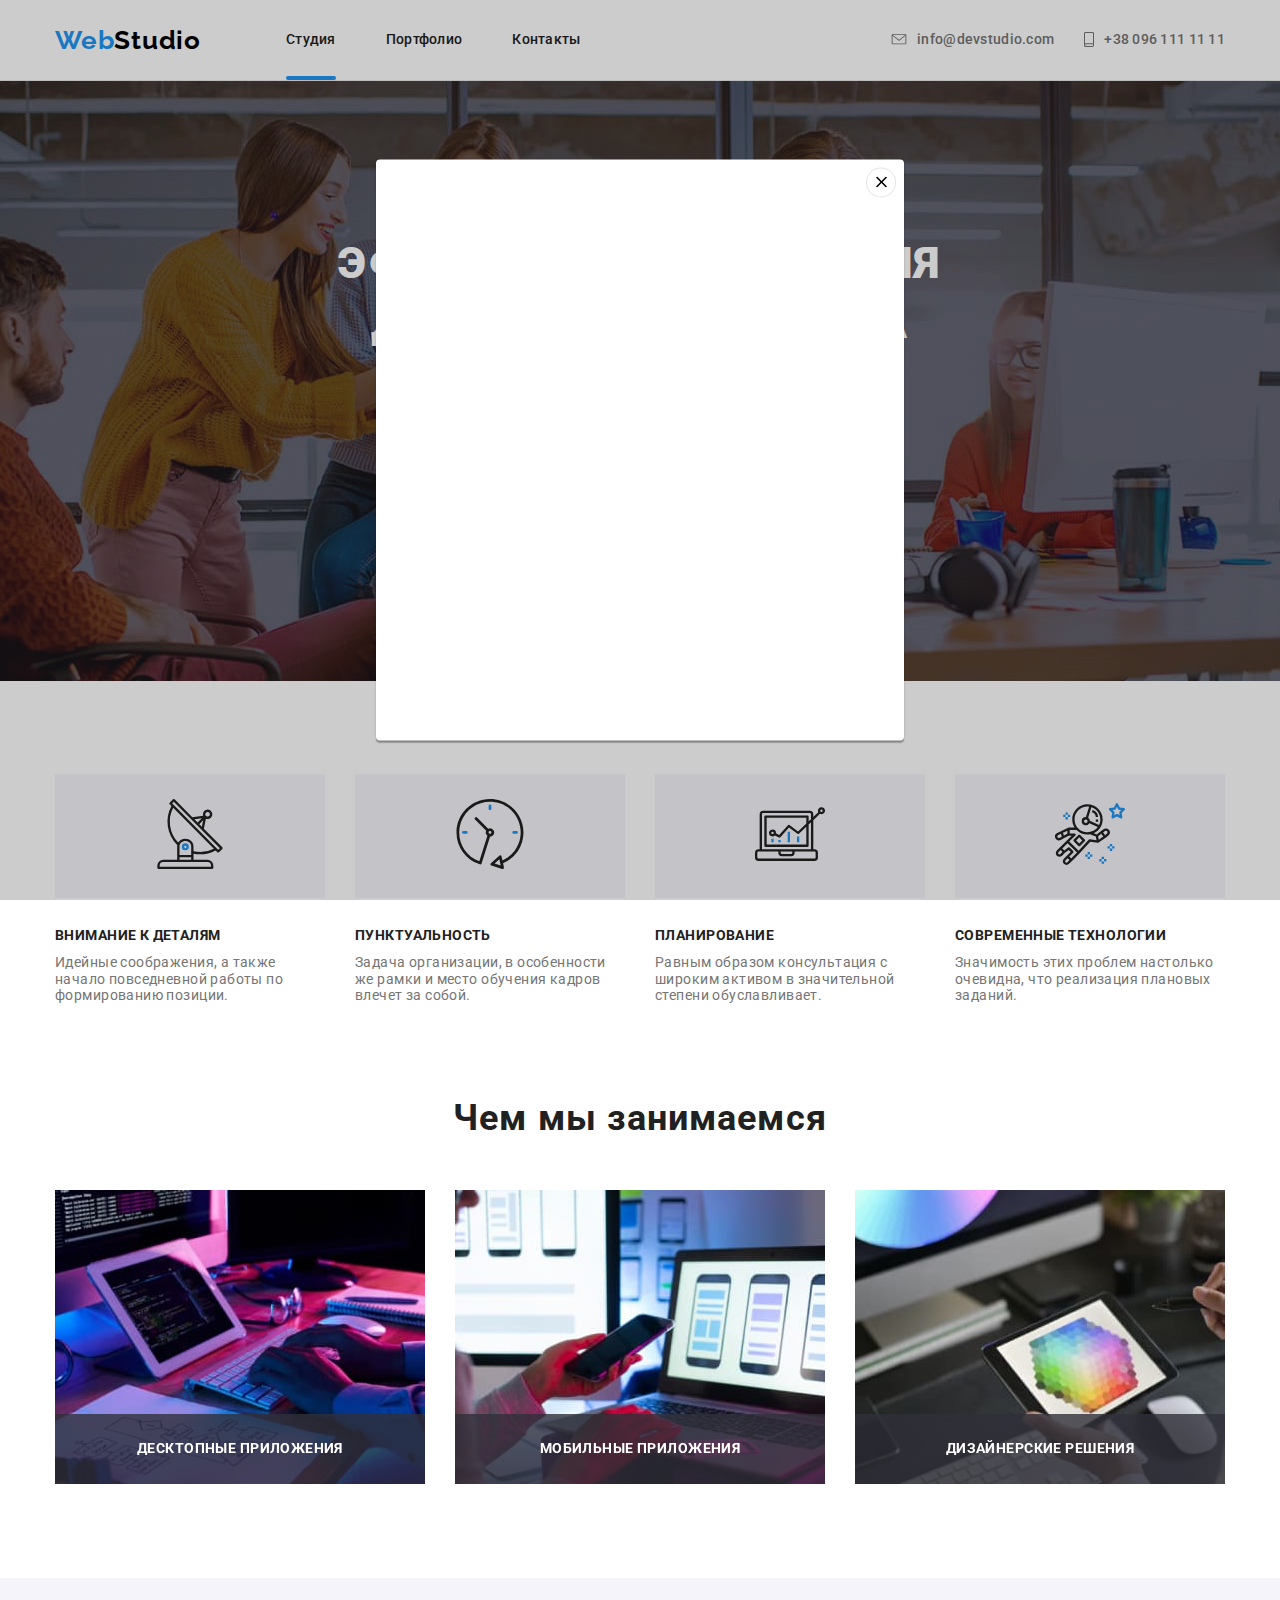
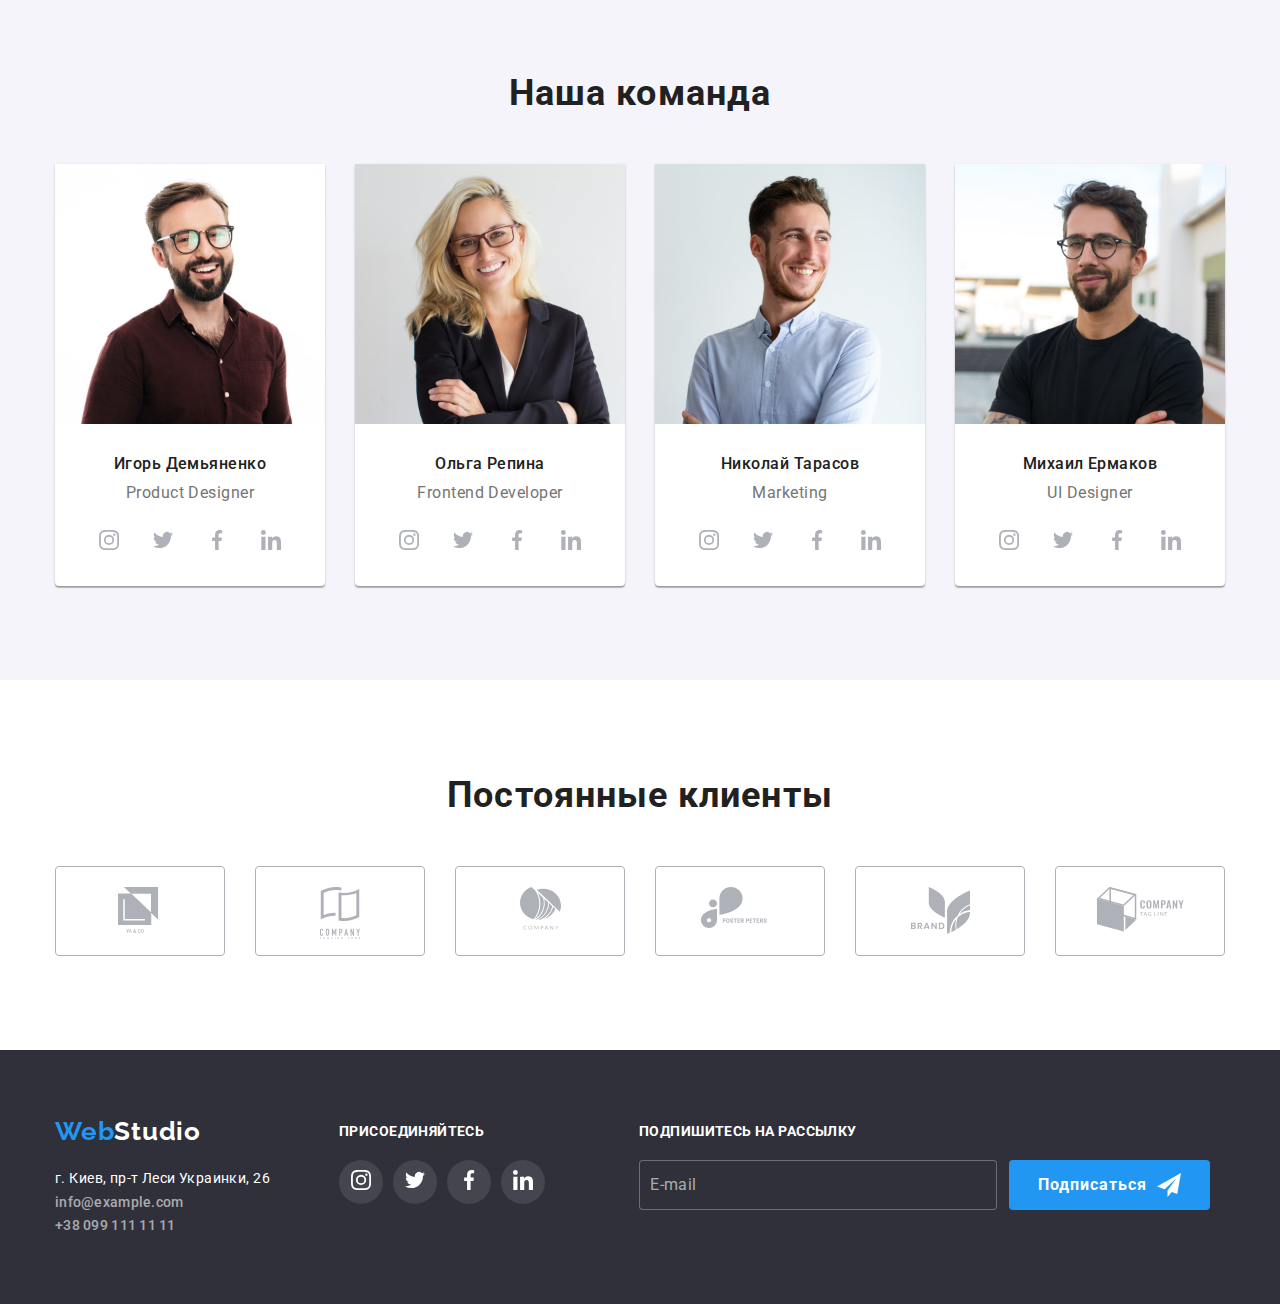
==== commit 2e1a973a: "модалка сырая еще пока" ====
--- a/index.html
+++ b/index.html
@@ -7,7 +7,7 @@
   <title>Web Studio</title>
   <link href="https://fonts.googleapis.com/css2?family=Raleway:wght@700&family=Roboto:wght@400;500;700;900&display=swap"
     rel="stylesheet">
-    <link rel="stylesheet" href="./css/modern-normalize.css">
+  <link rel="stylesheet" href="./css/modern-normalize.css">
   <link rel="stylesheet" href="./css/styles.css">
 
 </head>
@@ -48,11 +48,23 @@
   </header>
 
   <main>
+ 
     <section class="hero">
+      
       <div class="hero-img">
         <h1 class="hero-title">Эффективные решения <br /> для вашего бизнеса</h1>
-        <button class="link">Заказать услугу</button>
-      </div>
+        <button class="link" data-modal-open>Заказать услугу</button>
+      </div>
+
+         
+    <div class="backdrop" data-modal>
+      <div class="modal">
+        <button class="btn-close" data-modal-close><svg width="11px" height="11px">
+          <use xlink:href="./images/sprite.svg#close"></use>
+        </svg></button>
+      </div>
+    </div>
+    
     </section>
 
     <section class="advantage">
@@ -362,6 +374,7 @@
     </div>
   </footer>
 
+  <script src="./js/modal.js"></script>
 </body>
 
 </html>--- a/css/styles.css
+++ b/css/styles.css
@@ -16,6 +16,7 @@
   --background-hero: #c4c4c4;
   --background-operation-icon: rgba(47, 48, 58, 0.8);
   --background-overlay: rgba(33, 150, 243, 0.9);
+  --backdrop-modal: rgba(0, 0, 0, 0.2);
 }
 
 html {
@@ -188,6 +189,57 @@
   background-repeat: no-repeat;
   background-position: center;
 }
+.backdrop {
+  position: fixed;
+  top: 0;
+  left: 0;
+
+  width: 100%;
+  height: 100%;
+
+  background-color: var(--backdrop-modal);
+
+  opacity: 1;
+  transition: opacity 250ms cubic-bezier(0.4, 0, 0.2, 1);
+}
+.backdrop.is-hidden {
+  opacity: 0;
+  pointer-events: none;
+}
+.backdrop.is-hidden .modal {
+transform: translate(-50%, -50%) scale(0.4);
+}
+.modal {
+  position: absolute;
+  top: 50%;
+  left: 50%;
+  transform: translate(-50%, -50%) scale(1) rotate(360deg);
+  transform-origin: center center;
+  transition: transform 250ms cubic-bezier(0.4, 0, 0.2, 1);
+  min-width: 528px;
+  min-height: 581px;
+  box-shadow: 0px 1px 3px rgba(0, 0, 0, 0.12), 0px 1px 1px rgba(0, 0, 0, 0.14),
+    0px 2px 1px rgba(0, 0, 0, 0.2);
+  border-radius: 4px;
+
+  background-color: var(--primary-white-color);
+}
+.btn-close {
+  display: block;
+  width: 30px;
+  height: 30px;
+  margin-left: auto;
+  margin-right: 8px;
+  margin-top: 8px;
+  border-radius: 50%;
+  border: 1px solid rgba(0, 0, 0, 0.1);
+  background-color: var(--primary-white-color);
+  background-image: url("../images/sprite.svg#close");
+  background-size: cover;
+  background-size: no-repeat;
+  cursor: pointer;
+}
+
 
 .advantage,
 .operations,
@@ -287,11 +339,11 @@
   margin-left: 30px;
 }
 
-.operations .item {
+.our-work .item {
   position: relative;
 }
 
-.operations .text {
+.our-work .text {
   position: absolute;
   left: 0;
   bottom: 0;
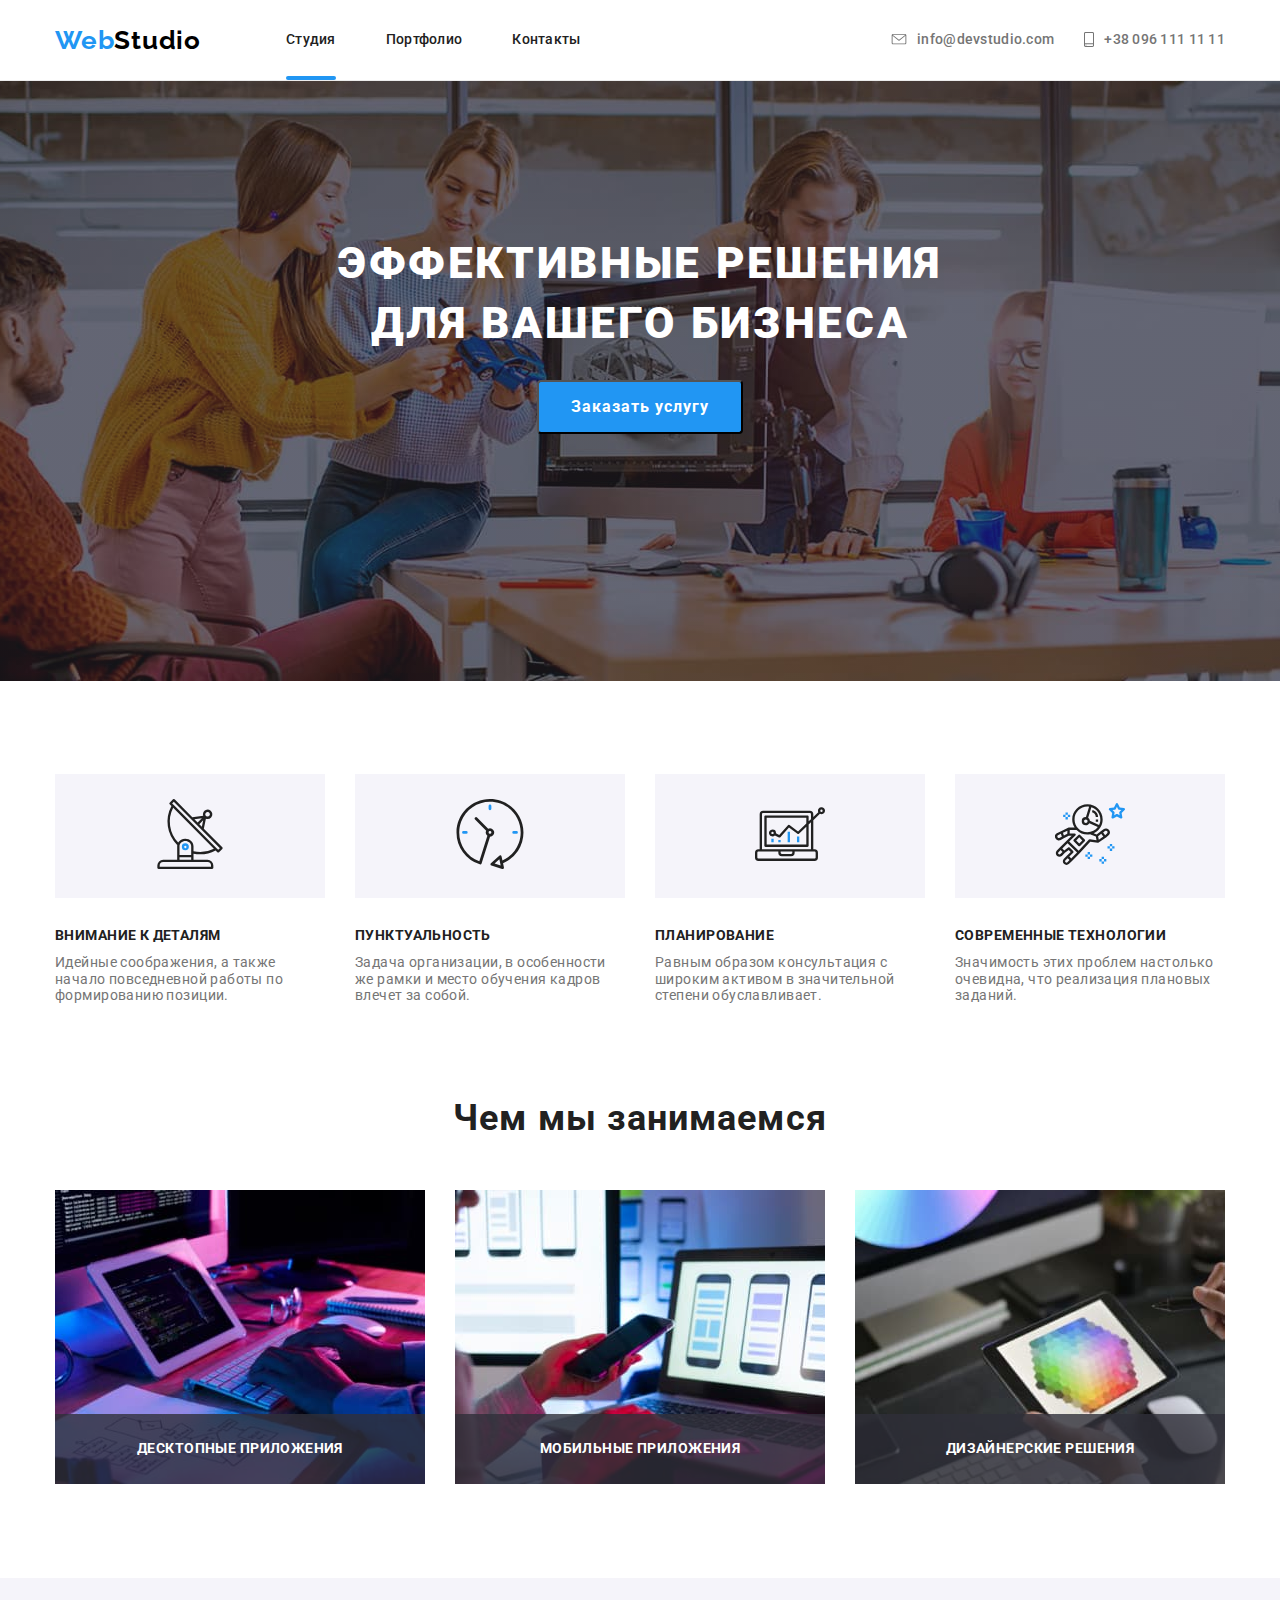
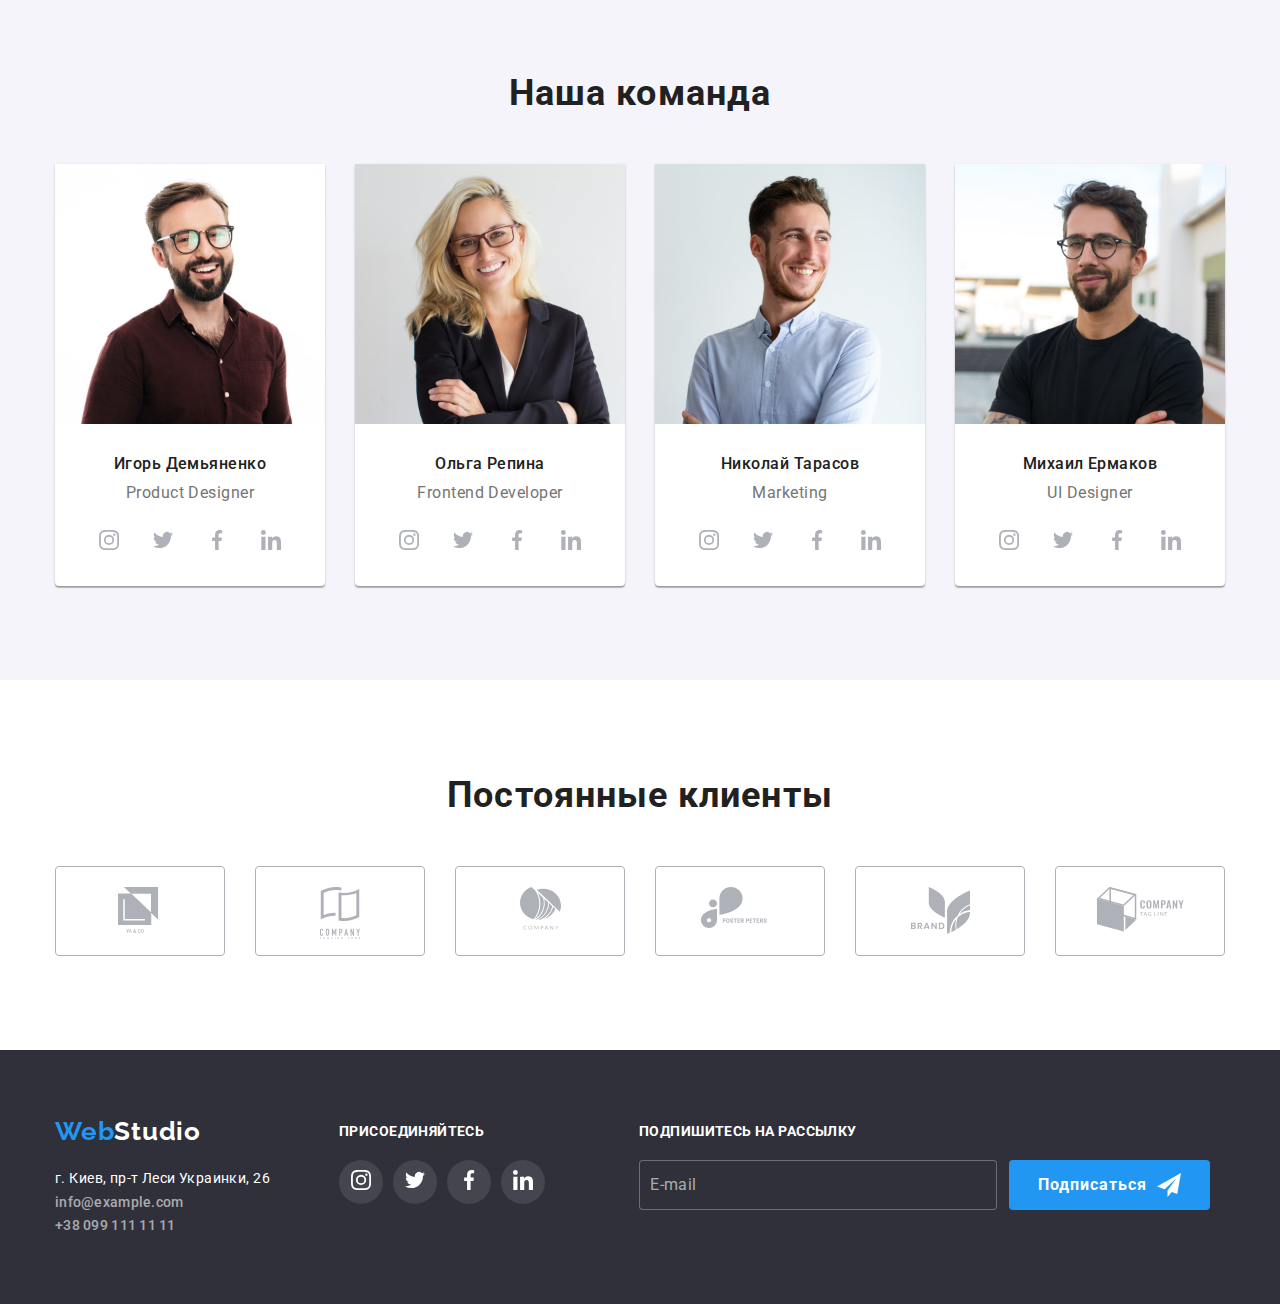
==== commit aaec812b: "домашка закончена" ====
--- a/index.html
+++ b/index.html
@@ -50,14 +50,12 @@
   <main>
  
     <section class="hero">
-      
       <div class="hero-img">
         <h1 class="hero-title">Эффективные решения <br /> для вашего бизнеса</h1>
         <button class="link" data-modal-open>Заказать услугу</button>
       </div>
-
          
-    <div class="backdrop" data-modal>
+    <div class="backdrop is-hidden" data-modal>
       <div class="modal">
         <button class="btn-close" data-modal-close><svg width="11px" height="11px">
           <use xlink:href="./images/sprite.svg#close"></use>
--- a/css/styles.css
+++ b/css/styles.css
@@ -140,9 +140,11 @@
 }
 
 .logo:hover,
+.logo:focus,
 .list .link:hover,
 .list .link:focus,
-.futer-nav .logo:hover {
+.futer-nav .logo:hover,
+.futer-nav .logo:focus {
   color: var(--accent-color);
 }
 
@@ -193,7 +195,7 @@
   position: fixed;
   top: 0;
   left: 0;
-
+  z-index: 1;
   width: 100%;
   height: 100%;
 
@@ -207,15 +209,16 @@
   pointer-events: none;
 }
 .backdrop.is-hidden .modal {
-transform: translate(-50%, -50%) scale(0.4);
+  transform: translate(-50%, -50%) scale(0.1);
 }
 .modal {
   position: absolute;
   top: 50%;
   left: 50%;
   transform: translate(-50%, -50%) scale(1) rotate(360deg);
+  transition: transform 250ms cubic-bezier(0.4, 0, 0.2, 1);
   transform-origin: center center;
-  transition: transform 250ms cubic-bezier(0.4, 0, 0.2, 1);
+  z-index: 1;
   min-width: 528px;
   min-height: 581px;
   box-shadow: 0px 1px 3px rgba(0, 0, 0, 0.12), 0px 1px 1px rgba(0, 0, 0, 0.14),
@@ -234,12 +237,10 @@
   border-radius: 50%;
   border: 1px solid rgba(0, 0, 0, 0.1);
   background-color: var(--primary-white-color);
-  background-image: url("../images/sprite.svg#close");
   background-size: cover;
   background-size: no-repeat;
   cursor: pointer;
 }
-
 
 .advantage,
 .operations,
@@ -339,11 +340,11 @@
   margin-left: 30px;
 }
 
-.our-work .item {
+.operations .item {
   position: relative;
 }
 
-.our-work .text {
+.operations .text {
   position: absolute;
   left: 0;
   bottom: 0;
@@ -356,6 +357,7 @@
 
   color: var(--primary-white-color);
   background-color: var(--background-operation-icon);
+
   font-weight: 700;
   font-size: 14px;
   line-height: 1.14;
@@ -440,7 +442,8 @@
   background-color: var(--accent-color);
 }
 
-.futer-link .link:hover {
+.futer-link .link:hover,
+.futer-link .link:focus {
   background-color: var(--accent-color);
 }
 
@@ -465,7 +468,8 @@
   fill: var(--second-border-colo);
 }
 
-.clients-link:hover {
+.clients-link:hover,
+.clients-link:focus {
   border-color: var(--accent-color);
   fill: var(--accent-color);
 }
@@ -540,7 +544,8 @@
   justify-content: space-between;
   margin-top: 20px;
 }
-.our-link .item:hover {
+.our-link .item:hover,
+.our-link .item:focus {
   background-color: var(--accent-color);
 }
 
@@ -640,7 +645,8 @@
 .portfolio .link {
   text-decoration: none;
 }
-.portfolio .item:hover {
+.portfolio .item:hover,
+.portfolio .item:focus {
   box-shadow: 0px 1px 1px rgba(0, 0, 0, 0.12), 0px 4px 4px rgba(0, 0, 0, 0.06),
     1px 4px 6px rgba(0, 0, 0, 0.16);
 }
@@ -695,6 +701,7 @@
   position: absolute;
   transform: translateY(100%);
   transition: transform 250ms cubic-bezier(0.4, 0, 0.2, 1);
+  overflow: auto;
   top: 0;
   left: 0;
   margin: 0;
@@ -708,7 +715,9 @@
   letter-spacing: 0.03em;
 }
 .portfolio .link:hover .product-overlay::before,
-.portfolio .link:hover .product-overlay .text {
+.portfolio .link:hover .product-overlay .text,
+.portfolio .link:focus .product-overlay::before,
+.portfolio .link:focus .product-overlay .text {
   transform: translateY(0);
 }
 
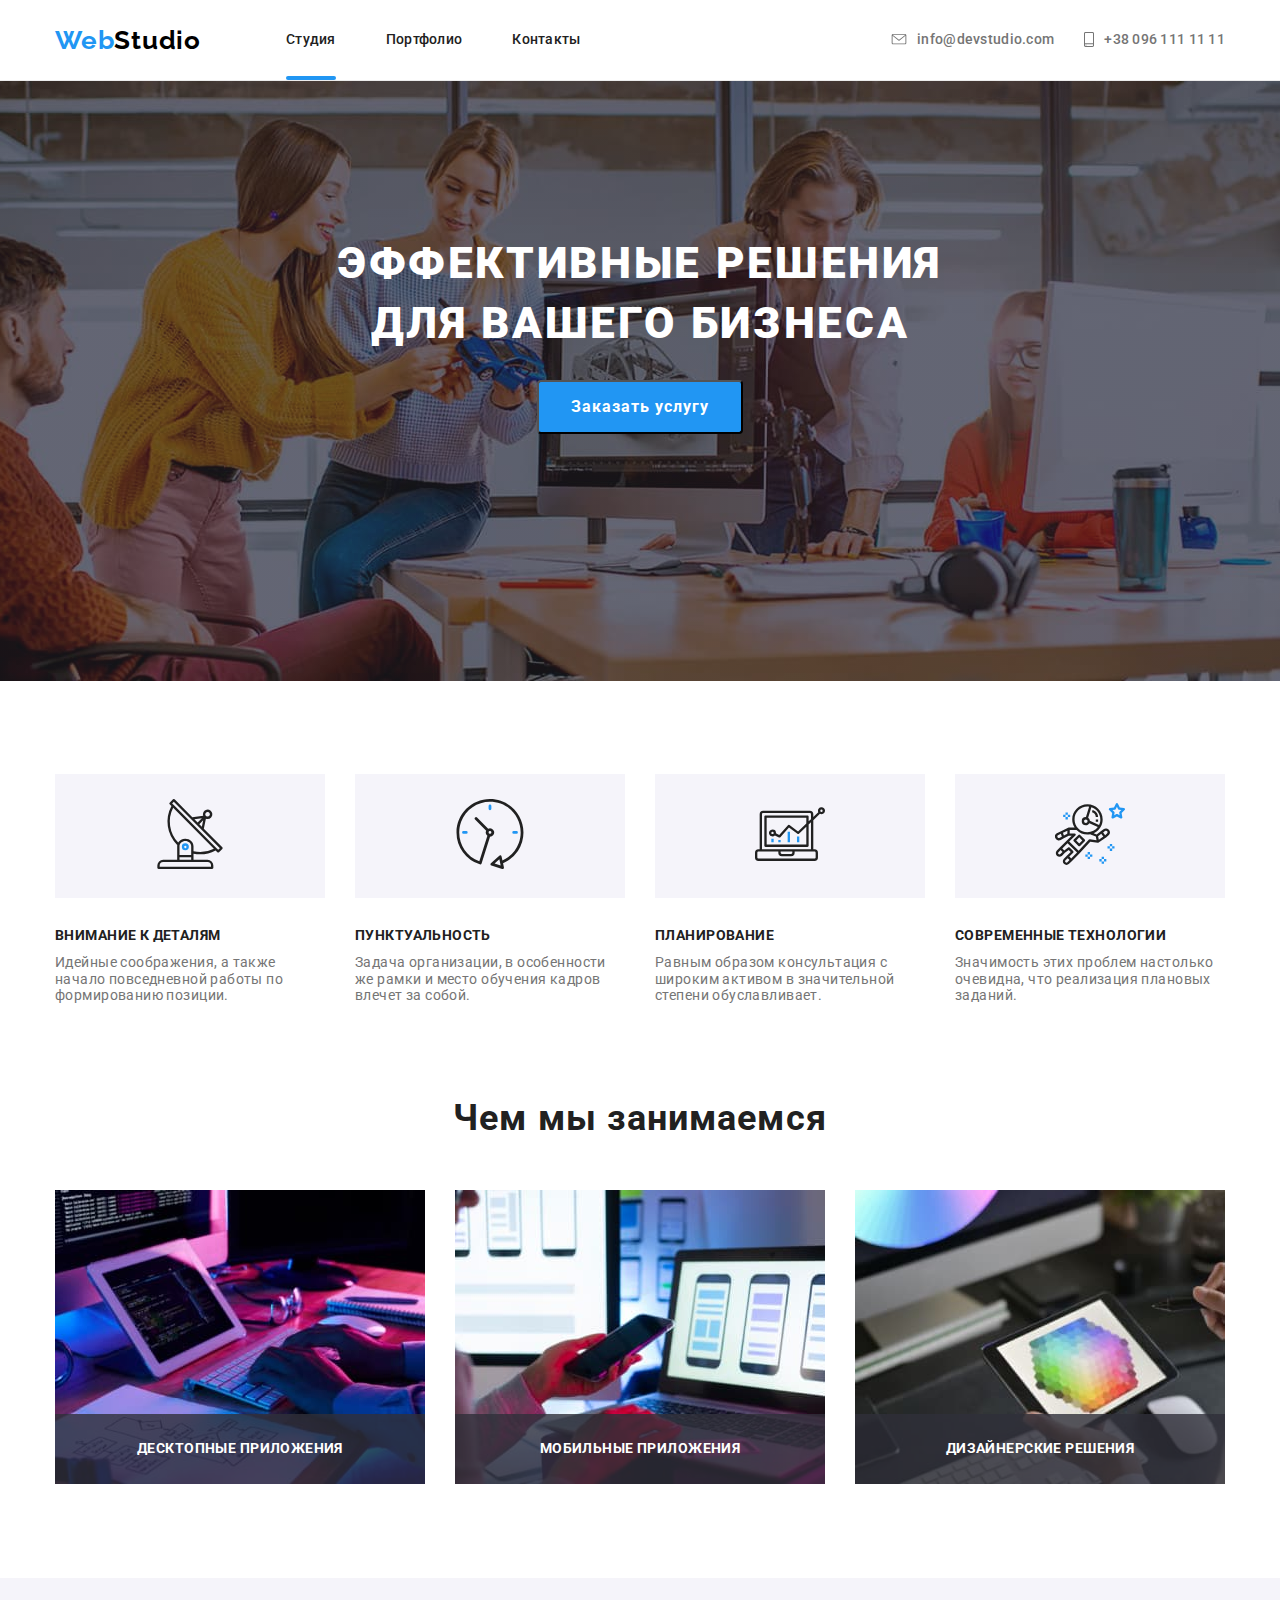
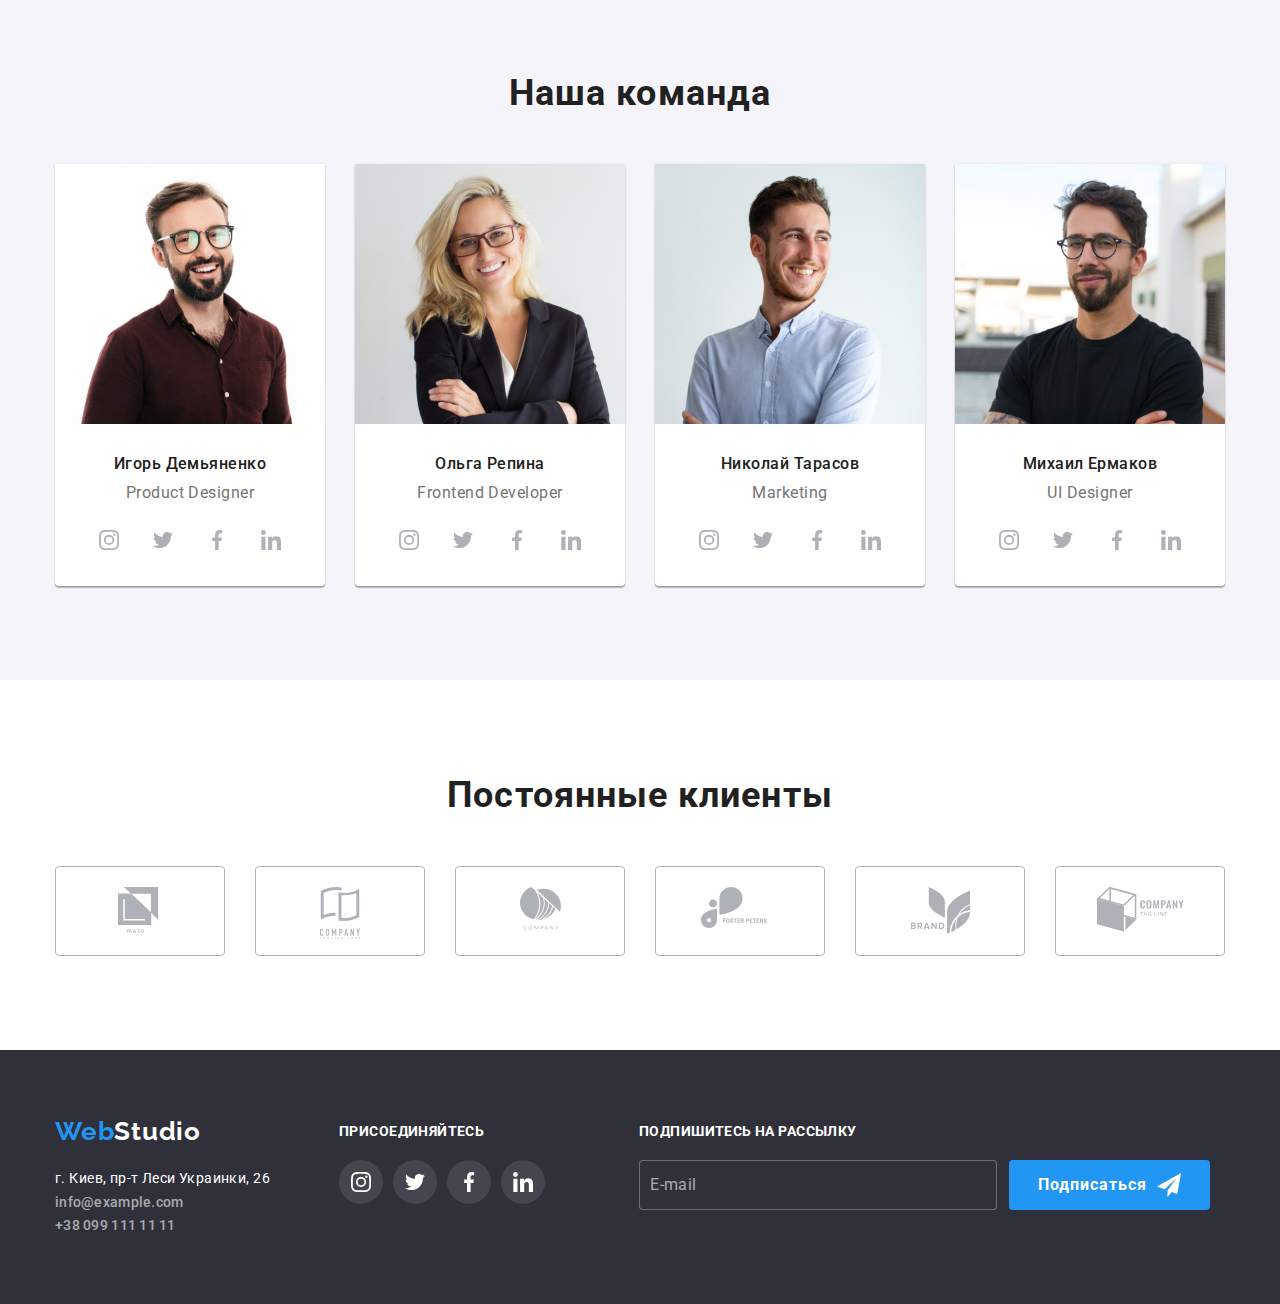
==== commit 62fd355a: "исправление фокусов" ====
--- a/index.html
+++ b/index.html
@@ -335,8 +335,9 @@
         <b class="title">Присоединяйтесь</b>
         <ul class="list our-link">
           <li class="item">
-            <a href="" target="_blank" rel="noopener" class="link"><span class=visually-hidden>instagram</span><svg
-                class="icon instagram">
+            <a href="" target="_blank" rel="noopener" class="link">
+              <span class=visually-hidden>instagram</span>
+              <svg class="icon instagram">
                 <use xlink:href="./images/sprite.svg#instagram"></use>
               </svg></a>
           </li>
--- a/css/styles.css
+++ b/css/styles.css
@@ -141,8 +141,10 @@
 
 .logo:hover,
 .logo:focus,
-.list .link:hover,
-.list .link:focus,
+.site-nav .link:hover,
+.site-nav .link:focus,
+.auth-nav .link:hover,
+.auth-nav .link:focus,
 .futer-nav .logo:hover,
 .futer-nav .logo:focus {
   color: var(--accent-color);
@@ -432,20 +434,18 @@
   height: 44px;
   border-radius: 50%;
 }
+
 .team .icon {
   width: 20px;
   height: 20px;
   fill: currentColor;
 }
-.team .link:hover {
+.team .link:hover,
+.team .link:focus {
   color: var(--primary-white-color);
   background-color: var(--accent-color);
 }
 
-.futer-link .link:hover,
-.futer-link .link:focus {
-  background-color: var(--accent-color);
-}
 
 .our-clients {
   display: flex;
@@ -530,7 +530,7 @@
   fill: var(--primary-white-color);
 }
 
-.our-link .item {
+.our-link .link {
   display: flex;
   justify-content: center;
   align-items: center;
@@ -539,15 +539,19 @@
   border-radius: 50%;
   background-color: var(--hover-color-link);
 }
+
 .our-link {
   display: flex;
   justify-content: space-between;
   margin-top: 20px;
 }
-.our-link .item:hover,
-.our-link .item:focus {
+
+.our-link .link:hover,
+.our-link .link:focus {
   background-color: var(--accent-color);
-}
+
+}
+
 
 .futer-btn {
   display: flex;
@@ -645,6 +649,7 @@
 .portfolio .link {
   text-decoration: none;
 }
+
 .portfolio .item:hover,
 .portfolio .item:focus {
   box-shadow: 0px 1px 1px rgba(0, 0, 0, 0.12), 0px 4px 4px rgba(0, 0, 0, 0.06),
